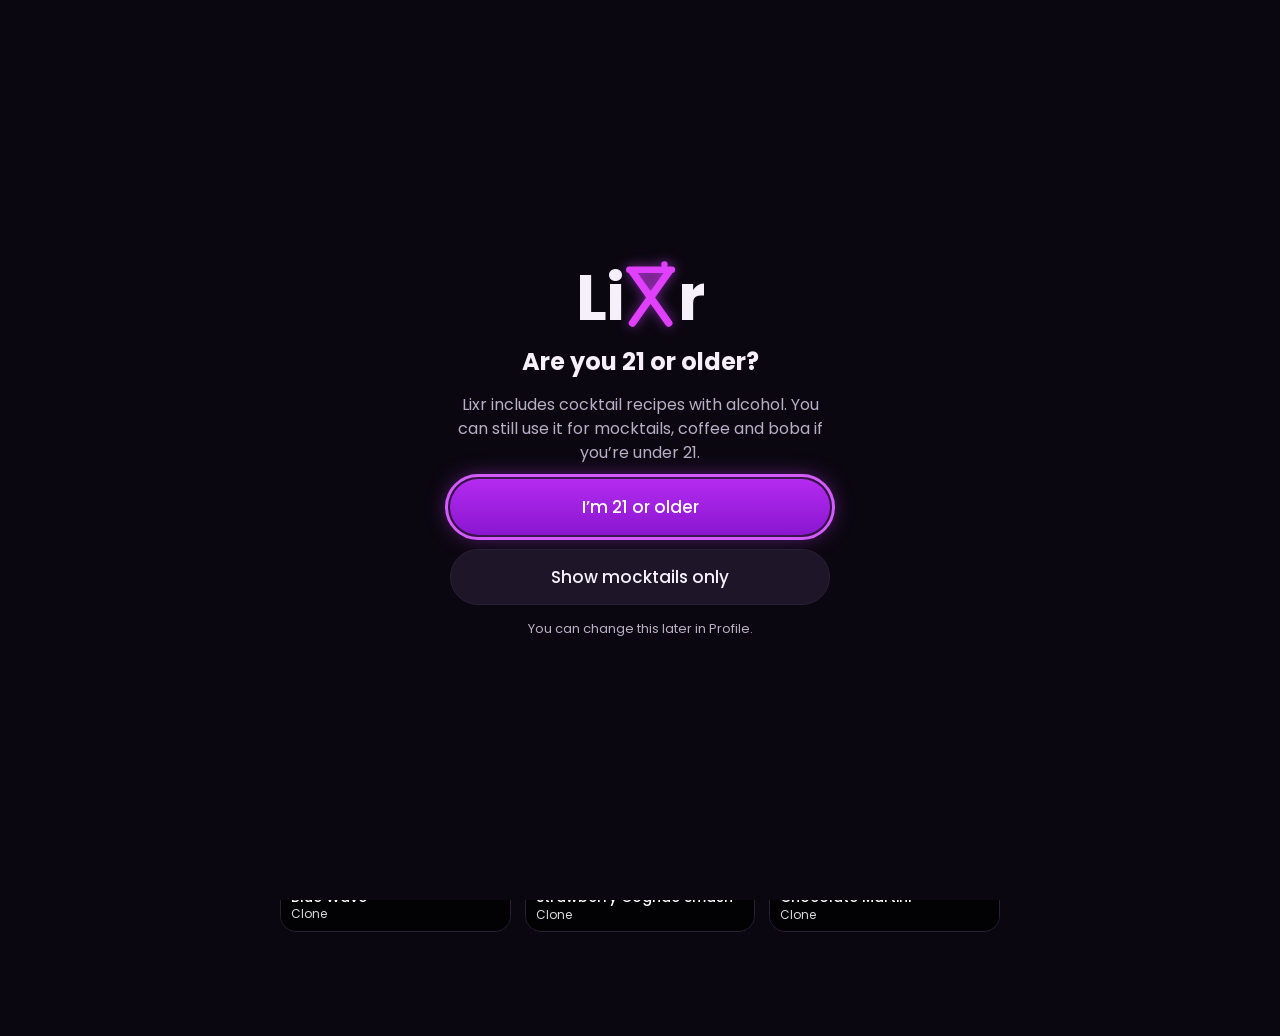
==== index.html @ 11ad2093 "Lixr 1.1: drink clone PWA Scan/Photo/Describe AI clones, built-in library, My Bar, shopping list, re" ====
<!doctype html>
<html lang="en" data-theme="dark">
<head>
<meta charset="utf-8">
<meta name="viewport" content="width=device-width, initial-scale=1, viewport-fit=cover">
<title>Lixr — See It · Clone It · Mix It</title>
<meta name="description" content="Clone any drink. Scan a menu, snap a photo or describe a drink and get a recipe you can make at home.">
<meta name="theme-color" content="#0B0710" id="themeColor">
<meta name="color-scheme" content="dark light">
<link rel="manifest" href="manifest.webmanifest">
<link rel="icon" href="icons/favicon.svg" type="image/svg+xml">
<link rel="icon" href="icons/icon-192.png" sizes="192x192">
<link rel="apple-touch-icon" href="icons/apple-touch-icon.png">
<meta name="apple-mobile-web-app-capable" content="yes">
<meta name="mobile-web-app-capable" content="yes">
<meta name="apple-mobile-web-app-status-bar-style" content="black-translucent">
<meta name="apple-mobile-web-app-title" content="Lixr">
<link rel="preload" href="fonts/Poppins-Regular.woff" as="font" type="font/woff" crossorigin>
<link rel="preload" href="fonts/Poppins-Bold.woff" as="font" type="font/woff" crossorigin>
<link rel="stylesheet" href="css/app.css">
<script>
  // Set the theme before paint so there's no flash.
  (function () {
    try {
      var s = JSON.parse(localStorage.getItem('lixr.settings') || '{}');
      var t = s.theme || 'dark';
      if (t === 'system') t = matchMedia('(prefers-color-scheme: light)').matches ? 'light' : 'dark';
      document.documentElement.dataset.theme = t;
    } catch (e) {}
  })();
</script>
</head>
<body>
<a class="skip" href="#view">Skip to content</a>
<div class="glow" aria-hidden="true"></div>
<div class="shell">
  <main id="view" tabindex="-1"></main>
  <nav class="tabbar" id="tabbar" aria-label="Main">
    <a href="#/home" data-tab="home">
      <svg viewBox="0 0 24 24" aria-hidden="true"><path class="fillable" d="M3 11l9-8 9 8v10h-6v-6H9v6H3z"/></svg><span>Home</span></a>
    <a href="#/discover" data-tab="discover">
      <svg viewBox="0 0 24 24" aria-hidden="true"><circle cx="12" cy="12" r="9"/><path class="fillable" d="M15.5 8.5l-2 5-5 2 2-5z"/></svg><span>Discover</span></a>
    <a href="#/recipes" data-tab="recipes">
      <svg viewBox="0 0 24 24" aria-hidden="true"><path class="fillable" d="M4 4h16l-8 9z"/><path d="M12 13v7M8 20h8"/></svg><span>My Recipes</span></a>
    <a href="#/favorites" data-tab="favorites">
      <svg viewBox="0 0 24 24" aria-hidden="true"><path class="fillable" d="M12 20s-7-4.5-7-10a4 4 0 0 1 7-2.6A4 4 0 0 1 19 10c0 5.5-7 10-7 10z"/></svg><span>Favorites</span></a>
    <a href="#/profile" data-tab="profile">
      <svg viewBox="0 0 24 24" aria-hidden="true"><circle class="fillable" cx="12" cy="8" r="4"/><path d="M4 21c1-4 4-6 8-6s7 2 8 6"/></svg><span>Profile</span></a>
  </nav>
</div>

<div class="scrim" id="scrim" hidden></div>
<aside class="drawer" id="drawer" aria-label="Menu" hidden></aside>
<div class="sheet" id="sheet" role="dialog" aria-modal="true" hidden></div>
<div class="toast" id="toast" role="status" aria-live="polite"></div>
<input type="file" id="filePick" accept="image/*" hidden>
<input type="file" id="fileCapture" accept="image/*" capture="environment" hidden>

<script src="js/data.js"></script>
<script src="js/art.js"></script>
<script src="js/app.js"></script>
</body>
</html>
---- css/app.css ----
/* Lixr — styles. Dark is the default; light comes from [data-theme="light"]. */
@font-face { font-family: 'Poppins'; src: url('../fonts/Poppins-Regular.woff') format('woff'); font-weight: 400; font-display: swap; }
@font-face { font-family: 'Poppins'; src: url('../fonts/Poppins-Medium.woff') format('woff'); font-weight: 500 600; font-display: swap; }
@font-face { font-family: 'Poppins'; src: url('../fonts/Poppins-Bold.woff') format('woff'); font-weight: 700 800; font-display: swap; }

:root {
  --bg: #0B0710;
  --bg-2: #0D0913;
  --surface: #17111F;
  --surface-2: #1E1628;
  --line: #2A1F38;
  --line-2: #3A2D4A;
  --text: #F5F0FA;
  --muted: #B8AEC6;
  --accent: #D45CFF;
  --accent-ink: #D27BFF;
  --brand: #E040FB;
  --btn-1: #B42BF0;
  --btn-2: #8A16D0;
  --hero-title: #E2B8FF;
  --glow: rgba(162, 28, 240, 0.36);
  --glow-strong: rgba(192, 60, 245, 0.6);
  --card-top: #1E1628;
  --card-bot: #150F1D;
  --hero-bg: linear-gradient(180deg, #2A1A1E, #120A16 70%);
  --bar: linear-gradient(180deg, #2B1F2E, #0E0812);
  --art-bg: radial-gradient(circle at 50% 35%, #2A1838, #0E0814 75%);
  --shadow: 0 10px 30px rgba(0, 0, 0, 0.45);
  --radius: 18px;
  --safe-b: env(safe-area-inset-bottom, 0px);
  --safe-t: env(safe-area-inset-top, 0px);
  color-scheme: dark;
}
[data-theme="light"] {
  --bg: #F7F2FB;
  --bg-2: #FFFFFF;
  --surface: #FFFFFF;
  --surface-2: #F3EAFA;
  --line: #E4D7EF;
  --line-2: #D5C4E4;
  --text: #1A1222;
  --muted: #5E536B;
  --accent: #8E1FD6;
  --accent-ink: #7A16BE;
  --brand: #B51BD6;
  --btn-1: #A324E6;
  --btn-2: #7A12C2;
  --hero-title: #FFFFFF;
  --glow: rgba(162, 28, 240, 0.16);
  --glow-strong: rgba(162, 28, 240, 0.35);
  --card-top: #FFFFFF;
  --card-bot: #FBF7FE;
  --shadow: 0 10px 26px rgba(70, 20, 110, 0.12);
  color-scheme: light;
}

* { box-sizing: border-box; }
html, body { margin: 0; height: 100%; }
body {
  background: var(--bg);
  color: var(--text);
  font-family: 'Poppins', system-ui, -apple-system, 'Segoe UI', Roboto, sans-serif;
  -webkit-font-smoothing: antialiased;
  -webkit-tap-highlight-color: transparent;
  overscroll-behavior-y: none;
}
button, input, textarea, select { font: inherit; color: inherit; }
button { cursor: pointer; }
a { color: var(--accent-ink); }
svg { display: block; }
.skip { position: absolute; left: -999px; top: 8px; z-index: 99; background: var(--surface); padding: 10px 14px; border-radius: 10px; }
.skip:focus { left: 8px; }
:focus-visible { outline: 3px solid var(--accent); outline-offset: 2px; border-radius: 10px; }
[hidden] { display: none !important; }
.sr { position: absolute; width: 1px; height: 1px; overflow: hidden; clip: rect(0 0 0 0); white-space: nowrap; }

.glow { position: fixed; z-index: 0; pointer-events: none; width: 560px; height: 560px; left: 50%; top: -320px; transform: translateX(-50%); border-radius: 50%; background: radial-gradient(circle, var(--glow), transparent 70%); }
.shell { position: relative; z-index: 1; max-width: 1100px; margin: 0 auto; min-height: 100%; }
main { padding: calc(12px + var(--safe-t)) 16px calc(104px + var(--safe-b)); outline: none; }
main.flush { padding: 0 0 calc(104px + var(--safe-b)); }
main.no-tabs { padding-bottom: calc(24px + var(--safe-b)); }
.wrap { max-width: 720px; margin: 0 auto; }

/* ---------- Header ---------- */
.topbar { display: flex; align-items: center; justify-content: space-between; gap: 8px; min-height: 64px; }
.iconbtn { width: 44px; height: 44px; border-radius: 22px; border: 0; background: transparent; display: grid; place-items: center; position: relative; color: var(--text); flex-shrink: 0; text-decoration: none; }
.iconbtn svg { width: 24px; height: 24px; fill: none; stroke: currentColor; stroke-width: 1.9; stroke-linecap: round; stroke-linejoin: round; }
.iconbtn .dot { position: absolute; top: 8px; right: 9px; width: 9px; height: 9px; border-radius: 50%; background: var(--brand); box-shadow: 0 0 8px var(--brand); }
.brand { display: flex; flex-direction: column; align-items: center; gap: 0; }
.logo { display: flex; align-items: flex-end; font-weight: 700; letter-spacing: -1px; line-height: 1; color: var(--text); font-size: 50px; }
.logo svg { width: 0.8em; height: 1.04em; margin: 0 1px 0.04em; filter: drop-shadow(0 0 6px var(--glow-strong)); }
.tagline { font-size: 16px; color: var(--text); opacity: 0.92; margin-top: 2px; }
.subbar { display: grid; grid-template-columns: 44px 1fr 44px; align-items: center; min-height: 64px; }
.subbar h1 { margin: 0; text-align: center; font-size: 22px; font-weight: 600; }

/* ---------- Hero ---------- */
.hero { position: relative; margin-top: 12px; min-height: 252px; border-radius: 22px; overflow: hidden; background: var(--hero-bg); border: 1px solid var(--line); box-shadow: var(--shadow); }
[data-theme="light"] .hero { border: 0; }
.hero::before { content: ''; position: absolute; inset: 0; background: radial-gradient(circle at 70% 15%, rgba(255,170,70,0.35), transparent 30%), radial-gradient(circle at 92% 30%, rgba(255,140,60,0.25), transparent 22%), radial-gradient(circle at 45% 10%, rgba(255,190,90,0.18), transparent 18%); }
.hero::after { content: ''; position: absolute; left: 0; right: 0; bottom: 0; height: 46px; background: var(--bar); }
.hero-art { position: absolute; right: 10px; bottom: 10px; width: 46%; max-width: 200px; z-index: 1; }
.hero-copy { position: relative; z-index: 2; padding: 24px 20px; display: flex; flex-direction: column; gap: 10px; max-width: 64%; }
.hero h2 { margin: 0; font-size: clamp(28px, 8.4vw, 48px); font-weight: 700; line-height: 1.02; color: var(--hero-title); text-shadow: 0 0 20px var(--glow-strong); }
.hero p { margin: 0; font-size: 15px; line-height: 1.35; color: #F5F0FA; }

.btn { display: inline-flex; align-items: center; justify-content: center; gap: 8px; height: 48px; padding: 0 22px; border-radius: 24px; border: 0; text-decoration: none; font-size: 17px; font-weight: 600; color: #FFFFFF; background: linear-gradient(180deg, var(--btn-1), var(--btn-2)); box-shadow: 0 0 22px var(--glow-strong); }
.btn svg { width: 18px; height: 18px; fill: none; stroke: currentColor; stroke-width: 2.4; stroke-linecap: round; stroke-linejoin: round; }
.btn.wide { width: 100%; height: 56px; border-radius: 28px; }
.btn.ghost { background: var(--surface-2); color: var(--text); box-shadow: none; border: 1px solid var(--line); }
.btn.small { height: 40px; font-size: 15px; padding: 0 16px; }
.btn[disabled] { opacity: 0.55; cursor: default; }
.hero .btn { align-self: flex-start; margin-top: 4px; white-space: nowrap; padding: 0 18px; font-size: 16px; }
.hero p { font-size: 14px; }
@media (min-width: 400px) { .hero p { font-size: 15px; } .hero .btn { font-size: 17px; padding: 0 22px; } }

/* ---------- Tiles ---------- */
.tiles { display: grid; grid-template-columns: repeat(3, minmax(0, 1fr)); gap: 12px; margin-top: 18px; }
.tile { min-height: 104px; border-radius: var(--radius); background: linear-gradient(180deg, var(--card-top), var(--card-bot)); border: 1px solid var(--line); display: flex; flex-direction: column; align-items: center; justify-content: center; gap: 10px; text-decoration: none; color: var(--text); font-size: 16px; font-weight: 500; text-align: center; padding: 10px 6px; box-shadow: var(--shadow); }
.tile svg { width: 34px; height: 34px; fill: none; stroke: var(--accent); stroke-width: 1.7; stroke-linecap: round; stroke-linejoin: round; filter: drop-shadow(0 0 5px var(--glow-strong)); }

.sechead { display: flex; justify-content: space-between; align-items: center; margin: 22px 0 12px; }
.sechead h2 { margin: 0; font-size: 22px; font-weight: 600; }
.sechead a { font-size: 16px; text-decoration: none; display: flex; align-items: center; gap: 2px; color: var(--accent-ink); }
.sechead a svg { width: 16px; height: 16px; fill: none; stroke: currentColor; stroke-width: 2.4; }

/* ---------- Drink cards ---------- */
.cards { display: grid; grid-template-columns: repeat(3, minmax(0, 1fr)); gap: 10px; }
.cards.grid { grid-template-columns: repeat(2, minmax(0, 1fr)); gap: 12px; }
.card { position: relative; display: block; aspect-ratio: 3 / 4.4; border-radius: 16px; overflow: hidden; text-decoration: none; color: #FFFFFF; background: var(--art-bg); border: 1px solid var(--line); }
[data-theme="light"] .card { border: 0; box-shadow: var(--shadow); }
.card .art { position: absolute; inset: 6% 16% 34%; }
.card .art svg { width: 100%; height: 100%; }
.card .label { position: absolute; left: 0; right: 0; bottom: 0; padding: 18px 10px 10px; background: linear-gradient(180deg, transparent, rgba(0,0,0,0.86) 40%); font-size: 14px; font-weight: 600; line-height: 1.15; }
.card .label small { display: block; font-weight: 400; font-size: 12px; opacity: 0.85; margin-top: 2px; }
.card .heart { position: absolute; top: 8px; right: 8px; width: 34px; height: 34px; border-radius: 17px; background: rgba(0,0,0,0.45); display: grid; place-items: center; }
.card .heart svg { width: 18px; height: 18px; fill: var(--brand); stroke: none; }

/* ---------- Chips / segmented ---------- */
.chips { display: flex; gap: 8px; overflow-x: auto; padding: 2px 0 6px; scrollbar-width: none; }
.chips::-webkit-scrollbar { display: none; }
.chip { flex-shrink: 0; height: 38px; padding: 0 16px; border-radius: 19px; border: 1px solid var(--line); background: var(--surface); color: var(--text); font-size: 14px; }
.chip[aria-pressed="true"] { background: linear-gradient(180deg, var(--btn-1), var(--btn-2)); color: #FFFFFF; border-color: transparent; box-shadow: 0 0 14px var(--glow-strong); }
.seg { display: grid; grid-auto-flow: column; grid-auto-columns: minmax(0, 1fr); padding: 5px; border-radius: 26px; background: var(--surface); border: 1px solid var(--line); }
.seg button { height: 42px; border-radius: 21px; border: 1px solid transparent; background: transparent; color: var(--muted); font-size: 16px; }
.seg button[aria-selected="true"], .seg button[aria-pressed="true"] { border-color: #C46BFF; background: linear-gradient(180deg, #7A2BB8, #4E1A7A); color: #FFFFFF; font-weight: 600; box-shadow: 0 0 18px var(--glow-strong); }
[data-theme="light"] .seg button[aria-selected="true"], [data-theme="light"] .seg button[aria-pressed="true"] { background: linear-gradient(180deg, var(--btn-1), var(--btn-2)); border-color: transparent; }

/* ---------- Search / fields ---------- */
.search { display: flex; align-items: center; gap: 10px; height: 52px; padding: 0 16px; border-radius: 16px; background: var(--surface); border: 1px solid var(--line); color: var(--muted); }
.search svg { width: 20px; height: 20px; fill: none; stroke: currentColor; stroke-width: 2; flex-shrink: 0; }
.search input { flex: 1; min-width: 0; height: 100%; background: transparent; border: 0; outline: none; color: var(--text); font-size: 16px; }
.field label { display: block; font-size: 14px; color: var(--muted); margin-bottom: 8px; }
textarea.input, input.input { width: 100%; border-radius: 16px; background: var(--surface); border: 1px solid var(--line); padding: 14px 16px; font-size: 16px; color: var(--text); resize: vertical; outline: none; }
textarea.input:focus, input.input:focus { border-color: var(--accent); }

/* ---------- Clone screen ---------- */
.clone-wrap { display: flex; flex-direction: column; min-height: calc(100dvh - var(--safe-t)); }
.clone-head { padding: calc(8px + var(--safe-t)) 16px 0; }
.clone-head .seg { margin: 4px 4px 16px; }
.viewfinder { position: relative; flex: 1; min-height: 380px; overflow: hidden; background: radial-gradient(ellipse at 50% 40%, #5A3A22, #2B1A0F 75%); }
.viewfinder video, .viewfinder img.still { position: absolute; inset: 0; width: 100%; height: 100%; object-fit: cover; }
.viewfinder .empty { position: absolute; inset: 0; display: grid; place-items: center; text-align: center; padding: 30px; color: #EDE6DA; }
.viewfinder .empty svg { width: 64px; height: 64px; fill: none; stroke: #EDE6DA; stroke-width: 1.4; margin: 0 auto 12px; opacity: 0.8; }
.corner { position: absolute; width: 44px; height: 44px; border: 0 solid #D27BFF; filter: drop-shadow(0 0 8px #C03CF5); pointer-events: none; }
.corner.tl { left: 22px; top: 22px; border-left-width: 4px; border-top-width: 4px; border-top-left-radius: 14px; }
.corner.tr { right: 22px; top: 22px; border-right-width: 4px; border-top-width: 4px; border-top-right-radius: 14px; }
.corner.bl { left: 22px; bottom: 104px; border-left-width: 4px; border-bottom-width: 4px; border-bottom-left-radius: 14px; }
.corner.br { right: 22px; bottom: 104px; border-right-width: 4px; border-bottom-width: 4px; border-bottom-right-radius: 14px; }
.hint { position: absolute; left: 20px; right: 20px; bottom: 22px; display: flex; align-items: center; gap: 14px; padding: 14px 18px; border-radius: 18px; background: rgba(23,17,31,0.88); border: 1px solid #3A2D4A; color: #F5F0FA; font-size: 15px; line-height: 1.3; }
.hint svg { width: 26px; height: 26px; flex-shrink: 0; fill: none; stroke: #F5F0FA; stroke-width: 1.8; stroke-linecap: round; stroke-linejoin: round; }
.camctl { display: flex; align-items: center; justify-content: space-between; padding: 22px 44px calc(22px + var(--safe-b)); background: var(--bg); }
.camctl .iconbtn svg { width: 28px; height: 28px; }
.shutter { width: 84px; height: 84px; border-radius: 50%; border: 4px solid #C03CF5; background: transparent; display: grid; place-items: center; box-shadow: 0 0 28px var(--glow-strong); padding: 0; }
.shutter span { width: 64px; height: 64px; border-radius: 50%; background: radial-gradient(circle at 40% 35%, #FFFFFF, #E2C2FF 60%, #B77BF0); }
.shutter:active span { transform: scale(0.92); }
.describe { padding: 4px 20px 24px; display: flex; flex-direction: column; gap: 16px; }
.describe .examples { display: flex; flex-wrap: wrap; gap: 8px; }

/* ---------- Busy overlay ---------- */
.busy { position: fixed; inset: 0; z-index: 60; display: grid; place-items: center; background: rgba(8,4,12,0.78); backdrop-filter: blur(6px); color: #F5F0FA; text-align: center; padding: 30px; }
.busy .ring { width: 74px; height: 74px; border-radius: 50%; border: 5px solid rgba(212,92,255,0.25); border-top-color: #D45CFF; margin: 0 auto 18px; animation: spin 0.9s linear infinite; box-shadow: 0 0 26px rgba(192,60,245,0.5); }
@keyframes spin { to { transform: rotate(360deg); } }
@media (prefers-reduced-motion: reduce) { .busy .ring { animation-duration: 3s; } }

/* ---------- Result ---------- */
.result-art { position: relative; height: 240px; margin: 0 -16px; background: var(--art-bg); overflow: hidden; }
.result-art::before { content: ''; position: absolute; inset: 0; background: radial-gradient(circle at 20% 20%, rgba(255,170,70,0.22), transparent 25%), radial-gradient(circle at 85% 25%, rgba(120,200,255,0.18), transparent 25%); }
.result-art::after { content: ''; position: absolute; left: 0; right: 0; bottom: 0; height: 40px; background: var(--bar); }
.result-art .art { position: absolute; left: 50%; bottom: 12px; width: 170px; height: 230px; transform: translateX(-50%); z-index: 1; }
.result-art .art svg { width: 100%; height: 100%; }
.title-row { display: flex; align-items: center; justify-content: space-between; gap: 10px; margin-top: 16px; flex-wrap: wrap; }
.title-row h2 { margin: 0; font-size: 24px; font-weight: 700; line-height: 1.15; }
.title-row h2 span { font-weight: 400; font-size: 18px; color: var(--muted); }
.pill { display: inline-flex; align-items: center; height: 28px; padding: 0 12px; border-radius: 14px; font-size: 13px; font-weight: 600; color: #FFFFFF; background: linear-gradient(180deg, var(--btn-1), var(--btn-2)); white-space: nowrap; }
.pill.soft { background: var(--surface-2); color: var(--text); border: 1px solid var(--line); }
.desc { margin: 6px 0 0; color: var(--muted); font-size: 15px; line-height: 1.45; }
.panel { margin-top: 14px; padding: 16px; border-radius: var(--radius); background: var(--surface); border: 1px solid var(--line); }
.panel h3 { margin: 0; font-size: 18px; font-weight: 600; }
.panel-head { display: flex; align-items: center; justify-content: space-between; margin-bottom: 8px; }
.serves { display: flex; align-items: center; gap: 6px; color: var(--muted); font-size: 14px; }
.serves button { width: 32px; height: 32px; border-radius: 16px; border: 1px solid var(--line); background: var(--surface-2); color: var(--text); display: grid; place-items: center; font-size: 18px; line-height: 1; }
.ing { list-style: none; margin: 0; padding: 0; }
.ing li label { display: flex; align-items: flex-start; gap: 12px; padding: 8px 0; font-size: 15px; cursor: pointer; }
.ing input { appearance: none; -webkit-appearance: none; width: 22px; height: 22px; border-radius: 6px; border: 2px solid var(--line-2); flex-shrink: 0; margin: 0; display: grid; place-items: center; background: transparent; }
.ing input:checked { background: var(--accent); border-color: var(--accent); }
.ing input:checked::after { content: ''; width: 6px; height: 11px; border: solid #FFFFFF; border-width: 0 2.5px 2.5px 0; transform: rotate(45deg) translate(-1px, -1px); }
.ing input:checked + span { color: var(--muted); text-decoration: line-through; }
.ing b { font-weight: 600; }
.steps { list-style: none; margin: 4px 0 0; padding: 0; counter-reset: s; }
.steps li { counter-increment: s; display: flex; gap: 12px; padding: 7px 0; font-size: 15px; line-height: 1.4; }
.steps li::before { content: counter(s); flex-shrink: 0; width: 26px; height: 26px; border-radius: 13px; display: grid; place-items: center; font-size: 13px; font-weight: 700; color: #FFFFFF; background: linear-gradient(180deg, var(--btn-1), var(--btn-2)); box-shadow: 0 0 10px var(--glow-strong); }
.actions { display: flex; gap: 12px; margin-top: 18px; align-items: center; }
.actions .btn { flex: 1; }
.actions .iconbtn { width: 56px; height: 56px; border-radius: 18px; background: var(--surface); border: 1px solid var(--line); }
.linkbtn { background: none; border: 0; color: var(--accent-ink); font-size: 14px; padding: 10px 0; text-decoration: underline; }
.note { font-size: 13px; color: var(--muted); line-height: 1.45; }

/* ---------- Lists ---------- */
.rows { display: flex; flex-direction: column; gap: 10px; }
.row { display: flex; align-items: center; gap: 14px; padding: 10px; border-radius: 16px; background: var(--surface); border: 1px solid var(--line); text-decoration: none; color: var(--text); width: 100%; text-align: left; }
.row .thumb { width: 56px; height: 56px; border-radius: 12px; background: var(--art-bg); flex-shrink: 0; padding: 4px 10px; }
.row .thumb svg { width: 100%; height: 100%; }
.row .grow { flex: 1; min-width: 0; }
.row .t { font-weight: 600; font-size: 15px; }
.row .s { font-size: 13px; color: var(--muted); }
.row > svg { width: 20px; height: 20px; fill: none; stroke: var(--muted); stroke-width: 2; flex-shrink: 0; }
.empty-state { text-align: center; padding: 40px 20px; color: var(--muted); }
.empty-state svg { width: 56px; height: 56px; margin: 0 auto 12px; fill: none; stroke: var(--accent); stroke-width: 1.5; filter: drop-shadow(0 0 6px var(--glow-strong)); }
.empty-state h3 { color: var(--text); margin: 0 0 6px; font-size: 18px; }
.empty-state p { margin: 0 0 18px; }

/* ---------- Settings ---------- */
.set-group { margin-top: 18px; }
.set-group h3 { font-size: 13px; text-transform: uppercase; letter-spacing: 1px; color: var(--muted); margin: 0 0 8px 4px; font-weight: 600; }
.set { display: flex; align-items: center; justify-content: space-between; gap: 12px; padding: 14px 16px; background: var(--surface); border: 1px solid var(--line); border-radius: 16px; margin-bottom: 8px; }
.set .k { font-size: 15px; font-weight: 500; }
.set .v { font-size: 13px; color: var(--muted); }
.set .seg { padding: 3px; }
.set .seg button { height: 34px; font-size: 14px; padding: 0 10px; }

/* ---------- Tab bar ---------- */
.tabbar { position: fixed; left: 0; right: 0; bottom: 0; z-index: 20; display: grid; grid-template-columns: repeat(5, minmax(0, 1fr)); height: calc(84px + var(--safe-b)); padding-bottom: calc(12px + var(--safe-b)); background: var(--bg-2); border-top: 1px solid var(--line); }
.tabbar a { display: flex; flex-direction: column; align-items: center; justify-content: center; gap: 4px; color: var(--muted); text-decoration: none; font-size: 12.5px; }
.tabbar svg { width: 24px; height: 24px; fill: none; stroke: currentColor; stroke-width: 1.8; stroke-linecap: round; stroke-linejoin: round; }
.tabbar a[aria-current="page"] { color: var(--accent); font-weight: 600; }
.tabbar a[aria-current="page"] svg { filter: drop-shadow(0 0 6px var(--glow-strong)); }
.tabbar a[aria-current="page"] .fillable { fill: currentColor; }
body.hide-tabs .tabbar { display: none; }

/* ---------- Drawer / sheet / toast ---------- */
.scrim { position: fixed; inset: 0; z-index: 40; background: rgba(5,2,8,0.6); }
.drawer { position: fixed; z-index: 41; top: 0; bottom: 0; left: 0; width: min(320px, 86vw); background: var(--bg-2); border-right: 1px solid var(--line); padding: calc(20px + var(--safe-t)) 16px 20px; overflow-y: auto; box-shadow: var(--shadow); }
.drawer .logo { font-size: 40px; margin: 4px 0 20px 6px; }
.drawer a, .drawer button.item { display: flex; align-items: center; gap: 14px; width: 100%; min-height: 50px; padding: 0 12px; border-radius: 14px; border: 0; background: transparent; color: var(--text); font-size: 16px; text-decoration: none; text-align: left; }
.drawer a:hover, .drawer button.item:hover { background: var(--surface); }
.drawer svg { width: 22px; height: 22px; fill: none; stroke: var(--accent); stroke-width: 1.8; stroke-linecap: round; stroke-linejoin: round; }
.sheet { position: fixed; z-index: 50; left: 50%; bottom: 0; transform: translateX(-50%); width: min(560px, 100%); max-height: 86dvh; overflow-y: auto; background: var(--bg-2); border: 1px solid var(--line); border-bottom: 0; border-radius: 24px 24px 0 0; padding: 10px 20px calc(24px + var(--safe-b)); box-shadow: 0 -10px 40px rgba(0,0,0,0.5); }
.sheet .grab { width: 44px; height: 5px; border-radius: 3px; background: var(--line-2); margin: 0 auto 14px; }
.sheet h2 { margin: 0 0 6px; font-size: 21px; }
.sheet p { color: var(--muted); margin: 0 0 16px; line-height: 1.45; }
.sheet .stack { display: flex; flex-direction: column; gap: 10px; }
.toast { position: fixed; z-index: 70; left: 50%; bottom: calc(100px + var(--safe-b)); transform: translateX(-50%) translateY(20px); opacity: 0; pointer-events: none; background: var(--text); color: var(--bg); padding: 12px 18px; border-radius: 14px; font-size: 14px; font-weight: 500; transition: opacity 0.2s, transform 0.2s; max-width: calc(100% - 32px); text-align: center; }
.toast.show { opacity: 1; transform: translateX(-50%) translateY(0); pointer-events: auto; }
.toast button { background: none; border: 0; color: inherit; font-weight: 700; text-decoration: underline; margin-left: 8px; }

/* ---------- Age gate ---------- */
.gate { position: fixed; inset: 0; z-index: 80; display: grid; place-items: center; background: var(--bg); padding: 24px; text-align: center; }
.gate .inner { max-width: 380px; display: flex; flex-direction: column; gap: 14px; align-items: center; }
.gate .logo { font-size: 64px; }
.gate p { color: var(--muted); margin: 0; line-height: 1.5; }


/* ---------- My Bar / shopping ---------- */
.barline { display: flex; align-items: center; justify-content: space-between; gap: 8px; flex-wrap: wrap; font-size: 14px; color: var(--muted); margin: -2px 0 4px; }
.barline .linkbtn { padding: 4px 0; }
.have { font-style: normal; font-size: 11.5px; font-weight: 600; color: var(--accent-ink); background: var(--surface-2); border: 1px solid var(--line); border-radius: 8px; padding: 1px 7px; margin-left: 6px; white-space: nowrap; }
.addline { display: flex; gap: 8px; align-items: center; }
.addline .input { flex: 1; min-width: 0; height: 46px; padding: 0 14px; }
.addline .btn { height: 46px; flex-shrink: 0; }
.tags { display: flex; flex-wrap: wrap; gap: 8px; margin-top: 12px; }
.tag { display: inline-flex; align-items: center; gap: 6px; height: 34px; padding: 0 8px 0 12px; border-radius: 17px; border: 1px solid var(--line); background: var(--surface-2); color: var(--text); font-size: 14px; }
.tag svg { width: 14px; height: 14px; fill: none; stroke: currentColor; stroke-width: 2.4; opacity: 0.7; }
.wrapchips { flex-wrap: wrap; overflow: visible; }
.wrapchips .chip { height: 34px; font-size: 13px; padding: 0 12px; }
a.linkbtn { display: inline-block; }

/* ---------- Editor ---------- */
.editor { display: flex; flex-direction: column; gap: 14px; }
.ed-preview { width: 120px; height: 160px; margin: 0 auto; padding: 8px 16px; border-radius: 20px; background: var(--art-bg); }
.ed-preview svg { width: 100%; height: 100%; }
.ed-grid { display: grid; grid-template-columns: repeat(2, minmax(0, 1fr)); gap: 12px; }
select.input { width: 100%; height: 50px; border-radius: 14px; background: var(--surface); border: 1px solid var(--line); padding: 0 12px; color: var(--text); font-size: 16px; }
.field input.input { height: 50px; padding: 0 14px; }
.field input.input.color { padding: 6px; cursor: pointer; }
fieldset.field { border: 0; margin: 0; padding: 0; min-width: 0; }
fieldset.field legend { font-size: 14px; color: var(--muted); margin-bottom: 8px; padding: 0; }
.ingrow { display: grid; grid-template-columns: 62px 70px minmax(0, 1fr) 40px; gap: 6px; align-items: center; margin-bottom: 8px; }
.ingrow .input { height: 46px; padding: 0 8px; font-size: 15px; }
@media (min-width: 500px) { .ingrow { grid-template-columns: 84px 96px minmax(0, 1fr) 44px; } }
.ingrow .iconbtn svg { width: 18px; height: 18px; }
@media (min-width: 700px) { .ed-grid { grid-template-columns: repeat(3, minmax(0, 1fr)); } }

/* ---------- Tablet & up ---------- */
@media (min-width: 700px) {
  main { padding-left: 28px; padding-right: 28px; }
  .cards { grid-template-columns: repeat(3, minmax(0, 1fr)); gap: 14px; }
  .cards.grid { grid-template-columns: repeat(3, minmax(0, 1fr)); }
  .hero { min-height: 300px; }
  .hero-art { max-width: 240px; right: 40px; }
  .result-art { margin: 0; border-radius: 22px; height: 300px; }
  .tabbar { left: 50%; right: auto; transform: translateX(-50%); width: min(720px, 100%); border: 1px solid var(--line); border-bottom: 0; border-radius: 22px 22px 0 0; }
  .viewfinder { border-radius: 22px; margin: 0 16px; }
  .clone-head { padding-left: 28px; padding-right: 28px; }
}
@media (min-width: 1000px) {
  .cards.grid { grid-template-columns: repeat(4, minmax(0, 1fr)); }
  .result-grid { display: grid; grid-template-columns: minmax(0, 1fr) minmax(0, 1.1fr); gap: 28px; align-items: start; }
  .result-grid .result-art { position: sticky; top: 16px; height: 520px; }
  .result-grid .result-art .art { width: 260px; height: 360px; bottom: 40px; }
}
@media print {
  .tabbar, .topbar, .subbar, .actions, .glow { display: none !important; }
  body { background: #FFFFFF; color: #000000; }
}
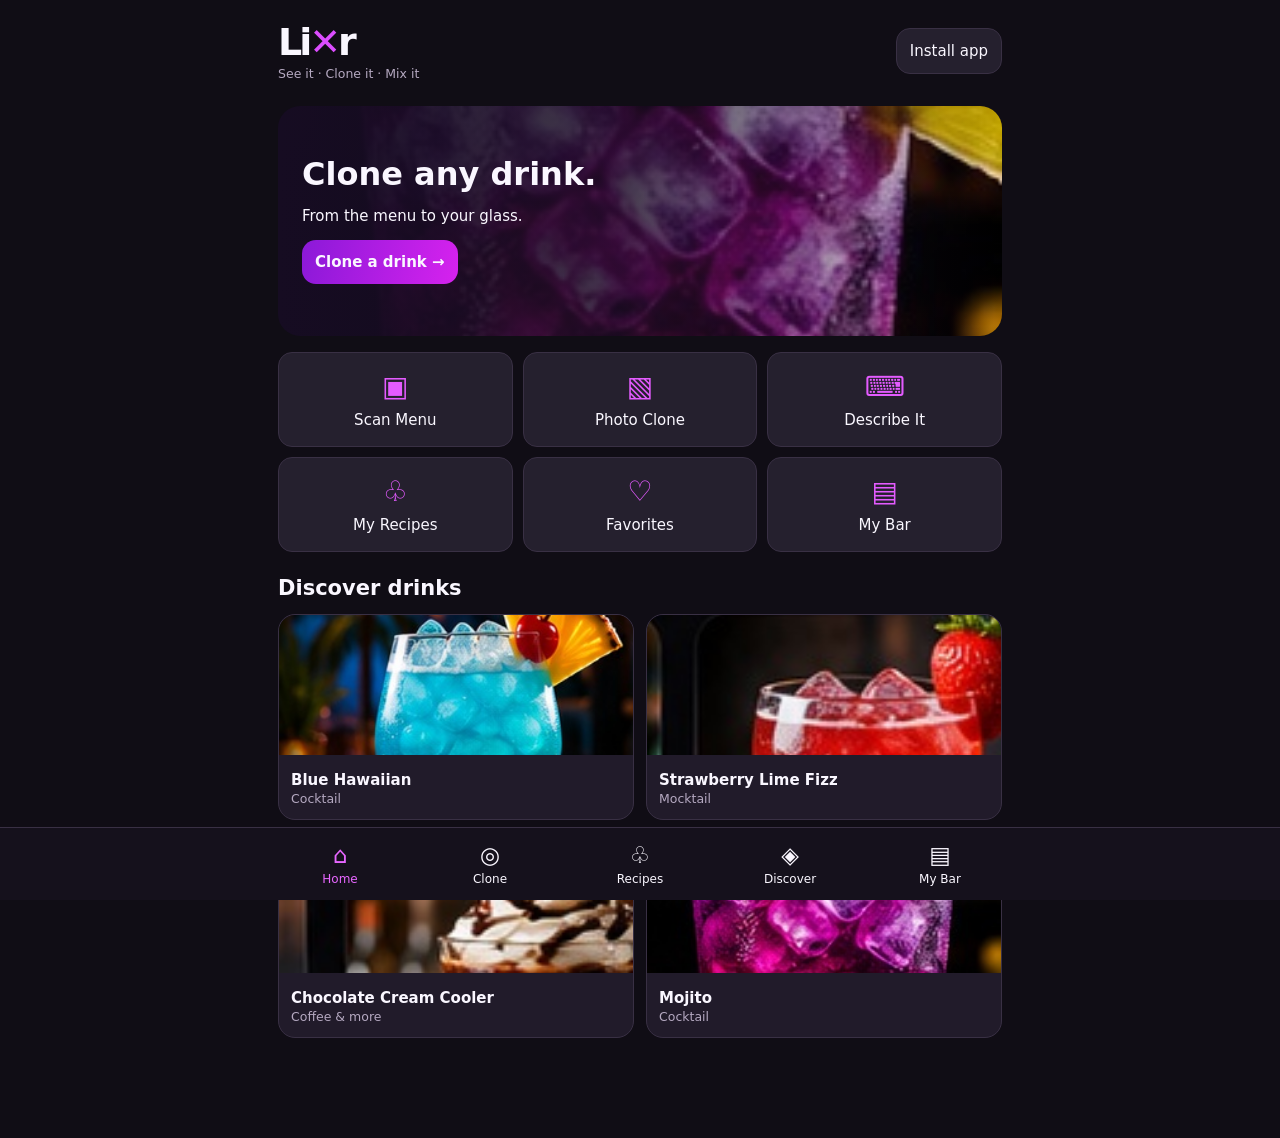
==== commit 4ec93861: "Use Martin's Lixr PWA build Replaces main with lixr-pwa.zip as provided, plus a minimal wrangler.jso" ====
--- a/index.html
+++ b/index.html
@@ -1,63 +1,11 @@
-<!doctype html>
-<html lang="en" data-theme="dark">
-<head>
-<meta charset="utf-8">
-<meta name="viewport" content="width=device-width, initial-scale=1, viewport-fit=cover">
-<title>Lixr — See It · Clone It · Mix It</title>
-<meta name="description" content="Clone any drink. Scan a menu, snap a photo or describe a drink and get a recipe you can make at home.">
-<meta name="theme-color" content="#0B0710" id="themeColor">
-<meta name="color-scheme" content="dark light">
-<link rel="manifest" href="manifest.webmanifest">
-<link rel="icon" href="icons/favicon.svg" type="image/svg+xml">
-<link rel="icon" href="icons/icon-192.png" sizes="192x192">
-<link rel="apple-touch-icon" href="icons/apple-touch-icon.png">
-<meta name="apple-mobile-web-app-capable" content="yes">
-<meta name="mobile-web-app-capable" content="yes">
-<meta name="apple-mobile-web-app-status-bar-style" content="black-translucent">
-<meta name="apple-mobile-web-app-title" content="Lixr">
-<link rel="preload" href="fonts/Poppins-Regular.woff" as="font" type="font/woff" crossorigin>
-<link rel="preload" href="fonts/Poppins-Bold.woff" as="font" type="font/woff" crossorigin>
-<link rel="stylesheet" href="css/app.css">
-<script>
-  // Set the theme before paint so there's no flash.
-  (function () {
-    try {
-      var s = JSON.parse(localStorage.getItem('lixr.settings') || '{}');
-      var t = s.theme || 'dark';
-      if (t === 'system') t = matchMedia('(prefers-color-scheme: light)').matches ? 'light' : 'dark';
-      document.documentElement.dataset.theme = t;
-    } catch (e) {}
-  })();
-</script>
-</head>
-<body>
-<a class="skip" href="#view">Skip to content</a>
-<div class="glow" aria-hidden="true"></div>
-<div class="shell">
-  <main id="view" tabindex="-1"></main>
-  <nav class="tabbar" id="tabbar" aria-label="Main">
-    <a href="#/home" data-tab="home">
-      <svg viewBox="0 0 24 24" aria-hidden="true"><path class="fillable" d="M3 11l9-8 9 8v10h-6v-6H9v6H3z"/></svg><span>Home</span></a>
-    <a href="#/discover" data-tab="discover">
-      <svg viewBox="0 0 24 24" aria-hidden="true"><circle cx="12" cy="12" r="9"/><path class="fillable" d="M15.5 8.5l-2 5-5 2 2-5z"/></svg><span>Discover</span></a>
-    <a href="#/recipes" data-tab="recipes">
-      <svg viewBox="0 0 24 24" aria-hidden="true"><path class="fillable" d="M4 4h16l-8 9z"/><path d="M12 13v7M8 20h8"/></svg><span>My Recipes</span></a>
-    <a href="#/favorites" data-tab="favorites">
-      <svg viewBox="0 0 24 24" aria-hidden="true"><path class="fillable" d="M12 20s-7-4.5-7-10a4 4 0 0 1 7-2.6A4 4 0 0 1 19 10c0 5.5-7 10-7 10z"/></svg><span>Favorites</span></a>
-    <a href="#/profile" data-tab="profile">
-      <svg viewBox="0 0 24 24" aria-hidden="true"><circle class="fillable" cx="12" cy="8" r="4"/><path d="M4 21c1-4 4-6 8-6s7 2 8 6"/></svg><span>Profile</span></a>
-  </nav>
-</div>
-
-<div class="scrim" id="scrim" hidden></div>
-<aside class="drawer" id="drawer" aria-label="Menu" hidden></aside>
-<div class="sheet" id="sheet" role="dialog" aria-modal="true" hidden></div>
-<div class="toast" id="toast" role="status" aria-live="polite"></div>
-<input type="file" id="filePick" accept="image/*" hidden>
-<input type="file" id="fileCapture" accept="image/*" capture="environment" hidden>
-
-<script src="js/data.js"></script>
-<script src="js/art.js"></script>
-<script src="js/app.js"></script>
-</body>
-</html>
+<!doctype html><html lang="en"><meta charset="utf-8"><meta name="viewport" content="width=device-width,initial-scale=1,viewport-fit=cover"><meta name="theme-color" content="#100d15"><link rel="manifest" href="manifest.json"><title>Lixr — See it. Clone it. Mix it.</title><style>*{box-sizing:border-box}body{margin:0;background:#100d15;color:#faf7ff;font:15px system-ui,sans-serif}main{max-width:760px;margin:auto;padding:20px 18px 100px}header{display:flex;align-items:center;justify-content:space-between;margin-bottom:24px}.logo{font-size:38px;font-weight:800;letter-spacing:-3px}.logo b{color:#dc4dff}small,.muted{color:#b5a9c1}h1{font-size:32px;line-height:1.05;margin:0 0 12px}h2{font-size:21px;margin:24px 0 14px}button,input,textarea,select{font:inherit}button{cursor:pointer;color:inherit;background:#25202e;border:1px solid #393044;border-radius:14px;padding:13px}button.primary{background:linear-gradient(100deg,#8b19d8,#d622ee);border:0;font-weight:700}button.active{color:#e767ff;border-color:#b737e8}input,textarea,select{width:100%;background:#211b2a;color:white;border:1px solid #44364f;border-radius:12px;padding:13px;margin:8px 0}textarea{min-height:100px} .hero{min-height:230px;border-radius:22px;padding:24px;background:linear-gradient(90deg,#160c22 0%,#160c22cc 48%,transparent),url('hero.jpg') center right/cover;display:flex;align-items:center}.hero div{max-width:58%}.grid{display:grid;grid-template-columns:repeat(3,1fr);gap:10px;margin-top:16px}.tile{min-height:95px;display:flex;flex-direction:column;align-items:center;justify-content:center;gap:8px}.tile span{font-size:28px;color:#e45bff}.cards{display:grid;grid-template-columns:repeat(2,1fr);gap:12px}.card{overflow:hidden;border:1px solid #393044;border-radius:17px;background:#211b2a;text-align:left;padding:0}.card img{width:100%;height:140px;object-fit:cover}.card div{padding:12px}.panel{background:#211b2a;border:1px solid #393044;border-radius:18px;padding:18px;margin:12px 0}.row{display:flex;gap:8px;align-items:center;flex-wrap:wrap}.row>*{flex:1}nav{position:fixed;bottom:0;left:0;right:0;background:#15111c;border-top:1px solid #393044;display:flex;justify-content:center;padding:8px 0 calc(8px + env(safe-area-inset-bottom));z-index:5}nav button{border:0;background:none;flex:1;max-width:150px;font-size:12px;padding:6px}nav span{display:block;font-size:23px;margin-bottom:4px}.recipeimg{width:100%;max-height:300px;object-fit:cover;border-radius:18px}label.check{display:flex;align-items:center;gap:10px;padding:8px 0}label.check input{width:auto;margin:0;accent-color:#c63cf2}#preview{max-width:100%;max-height:240px;border-radius:12px}a{color:#e56cff} @media(max-width:360px){.grid{grid-template-columns:repeat(2,1fr)}.hero div{max-width:75%}}</style><body><main><header><div><div class="logo">Li<b>✕</b>r</div><small>See it · Clone it · Mix it</small></div><button id="install">Install app</button></header><div id="app"></div></main><nav id="nav"></nav><script>
+const $=s=>document.querySelector(s), esc=s=>String(s).replace(/[&<>"']/g,c=>({'&':'&amp;','<':'&lt;','>':'&gt;','"':'&quot;',"'":'&#39;'}[c]));
+const recipes=[{id:'blue',name:'Blue Hawaiian',type:'Cocktail',img:'blue.jpg',desc:'Tropical pineapple and coconut with a citrus finish.',ingredients:[[1.5,'oz','white rum'],[.75,'oz','blue curaçao'],[2,'oz','pineapple juice'],[1,'oz','coconut cream']],steps:['Add ingredients to a shaker with ice.','Shake until chilled.','Strain over fresh ice and garnish with pineapple.']},{id:'berry',name:'Strawberry Lime Fizz',type:'Mocktail',img:'berry.jpg',desc:'Bright berries, fresh lime and sparkling water.',ingredients:[[4,'','strawberries'],[1,'oz','lime juice'],[.5,'oz','simple syrup'],[4,'oz','sparkling water']],steps:['Muddle strawberries with lime and syrup.','Add ice and sparkling water.','Stir gently and garnish.']},{id:'choc',name:'Chocolate Cream Cooler',type:'Coffee & more',img:'choc.jpg',desc:'A rich chocolate dessert drink.',ingredients:[[6,'oz','milk'],[2,'tbsp','chocolate syrup'],[1,'oz','cream']],steps:['Blend milk and chocolate syrup with ice.','Pour into a glass.','Top with cream.']},{id:'mojito',name:'Mojito',type:'Cocktail',img:'hero.jpg',desc:'Refreshing mint and lime.',ingredients:[[2,'oz','white rum'],[1,'oz','lime juice'],[.75,'oz','simple syrup'],[6,'','mint leaves'],[2,'oz','sparkling water']],steps:['Gently muddle mint with syrup and lime.','Add rum and ice.','Top with sparkling water and stir.']}];
+let saved=JSON.parse(localStorage.lixrSaved||'[]'),bar=JSON.parse(localStorage.lixrBar||'[]'),custom=JSON.parse(localStorage.lixrCustom||'[]'),page='Home',mode='Describe',filter='All',current=null,serves=1;const all=()=>[...recipes,...custom];const persist=()=>{localStorage.lixrSaved=JSON.stringify(saved);localStorage.lixrBar=JSON.stringify(bar);localStorage.lixrCustom=JSON.stringify(custom)};const card=r=>`<button class="card" onclick="detail('${r.id}')"><img src="${esc(r.img||'hero.jpg')}" alt=""><div><strong>${esc(r.name)}</strong><br><small>${esc(r.type)}</small></div></button>`;const tile=(icon,label,action)=>`<button class="tile" onclick="${action}"><span>${icon}</span>${label}</button>`;
+function go(p){page=p;render();window.scrollTo(0,0)}function clone(m){mode=m;go('Clone')}function render(){ $('#nav').innerHTML=['Home','Clone','Recipes','Discover','My Bar'].map((p,i)=>`<button class="${page===p?'active':''}" onclick="go('${p}')"><span>${['⌂','◎','♧','◈','▤'][i]}</span>${p}</button>`).join('');let h='';if(page==='Home')h=`<section class="hero"><div><h1>Clone any drink.</h1><p>From the menu to your glass.</p><button class="primary" onclick="clone('Describe')">Clone a drink →</button></div></section><div class="grid">${tile('▣','Scan Menu',"clone('Scan')")}${tile('▧','Photo Clone',"clone('Photo')")}${tile('⌨','Describe It',"clone('Describe')")}${tile('♧','My Recipes',"go('Recipes')")}${tile('♡','Favorites',"go('Recipes')")}${tile('▤','My Bar',"go('My Bar')")}</div><h2>Discover drinks</h2><div class="cards">${recipes.map(card).join('')}</div>`;
+if(page==='Clone')h=`<h1>Scan & clone</h1><div class="row">${['Scan','Photo','Describe'].map(m=>`<button class="${mode===m?'active':''}" onclick="clone('${m}')">${m}</button>`).join('')}</div><div class="panel">${mode!=='Describe'?`<label>Capture or upload ${mode==='Scan'?'a menu':'a drink'}<input type="file" accept="image/*" capture="environment" onchange="preview(this)"></label><img id="preview"><p class="muted">Image preview only. Automated image analysis is not connected. Enter visible ingredients below.</p>`:''}<label>Drink name or description<textarea id="desc" placeholder="e.g. pineapple, coconut, blue curaçao"></textarea></label><button class="primary" onclick="match()">Find recipe matches</button><p class="muted">Local recipe search, not AI reconstruction. Results are suggestions, not verified clones.</p><div id="matches"></div></div><button onclick="editor()">Create a recipe manually</button>`;
+if(page==='Recipes')h=`<h1>My recipes</h1><button onclick="editor()">＋ New recipe</button><div class="cards" style="margin-top:16px">${all().filter(r=>saved.includes(r.id)).map(card).join('')||'<p class="muted">Save a recipe to start your collection.</p>'}</div>`;
+if(page==='Discover')h=`<h1>Discover</h1><input placeholder="Search drinks" oninput="search(this.value)"><div class="row">${['All','Cocktail','Mocktail','Coffee & more'].map(t=>`<button class="${filter===t?'active':''}" onclick="filter='${t}';render()">${t}</button>`).join('')}</div><div class="cards" id="results" style="margin-top:16px">${all().filter(r=>filter==='All'||r.type===filter).map(card).join('')}</div>`;
+if(page==='My Bar')h=`<h1>My bar</h1><div class="panel"><label>Add an ingredient<input id="ingredient" placeholder="e.g. lime juice"></label><button class="primary" onclick="addBar()">Add ingredient</button>${bar.map((x,i)=>`<p>${esc(x)} <button onclick="bar.splice(${i},1);persist();render()">Remove</button></p>`).join('')}</div><h2>What can I make?</h2>${all().map(r=>`<div class="panel" onclick="detail('${r.id}')"><strong>${esc(r.name)}</strong><p>${r.ingredients.filter(x=>bar.includes(x[2].toLowerCase())).length} of ${r.ingredients.length} ingredients available</p></div>`).join('')}`;
+if(page==='Detail'&&current){let r=current;h=`<button onclick="go('Discover')">‹ Back</button><img class="recipeimg" src="${esc(r.img||'hero.jpg')}"><h1>${esc(r.name)}</h1><p>${esc(r.desc)}</p><div class="panel"><div class="row"><strong>Ingredients</strong><button onclick="serves=Math.max(1,serves-1);render()">−</button><span>${serves} serving(s)</span><button onclick="serves++;render()">+</button></div>${r.ingredients.map(x=>`<label class="check"><input type="checkbox">${+(x[0]*serves).toFixed(2)} ${esc(x[1])} ${esc(x[2])}</label>`).join('')}</div><div class="panel"><strong>Instructions</strong><ol>${r.steps.map(s=>`<li>${esc(s)}</li>`).join('')}</ol></div><div class="row"><button class="primary" onclick="toggleSave()">${saved.includes(r.id)?'♥ Saved — remove':'♡ Save recipe'}</button><button onclick="editor(current)">Customize</button><button onclick="shareRecipe()">Share</button></div>`}$('#app').innerHTML=h}
+function detail(id){current=all().find(r=>r.id===id);serves=1;go('Detail')}function toggleSave(){saved=saved.includes(current.id)?saved.filter(x=>x!==current.id):[...saved,current.id];persist();render()}function preview(el){if(el.files[0])$('#preview').src=URL.createObjectURL(el.files[0])}function match(){let q=$('#desc').value.toLowerCase().trim();if(!q){$('#matches').textContent='Enter a drink name or ingredients.';return}let words=q.split(/[^a-z]+/).filter(x=>x.length>2);let ranked=all().map(r=>({r,n:words.filter(w=>JSON.stringify(r).toLowerCase().includes(w)).length})).filter(x=>x.n).sort((a,b)=>b.n-a.n);$('#matches').innerHTML=ranked.length?'<h2>Possible matches</h2><div class="cards">'+ranked.map(x=>card(x.r)).join('')+'</div>':'<p>No local matches. Create a custom recipe below.</p>'}function search(q){$('#results').innerHTML=all().filter(r=>(filter==='All'||r.type===filter)&&JSON.stringify(r).toLowerCase().includes(q.toLowerCase())).map(card).join('')}function addBar(){let v=$('#ingredient').value.trim().toLowerCase();if(v&&!bar.includes(v)){bar.push(v);persist();render()}}function editor(r){$('#app').innerHTML=`<h1>${r?'Customize':'New recipe'}</h1><form id="edit"><label>Name<input id="rn" required value="${esc(r?.name||'')}"></label><label>Category<select id="rt">${['Cocktail','Mocktail','Coffee & more'].map(t=>`<option ${r?.type===t?'selected':''}>${t}</option>`).join('')}</select></label><label>Description<input id="rd" value="${esc(r?.desc||'')}"></label><label>Ingredients (one per line: amount, unit, name)<textarea id="ri" required>${esc(r?.ingredients.map(x=>x.join(', ')).join('\n')||'')}</textarea></label><label>Steps (one per line)<textarea id="rs" required>${esc(r?.steps.join('\n')||'')}</textarea></label><button class="primary">Save custom recipe</button></form>`;$('#edit').onsubmit=e=>{e.preventDefault();let ingredients=$('#ri').value.trim().split('\n').map(s=>s.split(',').map(x=>x.trim())).map(x=>[Number(x[0]),x[1],x.slice(2).join(', ')]);if(ingredients.some(x=>!Number.isFinite(x[0])||x[0]<=0||!x[2])){alert('Use amount, unit, ingredient on each line.');return}let n={id:'r'+Date.now(),name:$('#rn').value,type:$('#rt').value,desc:$('#rd').value,img:r?.img||'hero.jpg',ingredients,steps:$('#rs').value.trim().split('\n')};custom.push(n);saved.push(n.id);persist();detail(n.id)}}async function shareRecipe(){let text=current.name+'\n'+current.ingredients.map(x=>x.join(' ')).join('\n')+'\n'+current.steps.join('\n');try{if(navigator.share)await navigator.share({title:current.name,text});else{await navigator.clipboard.writeText(text);alert('Recipe copied')}}catch(e){}}let deferred;window.addEventListener('beforeinstallprompt',e=>{e.preventDefault();deferred=e});$('#install').onclick=async()=>{if(deferred){await deferred.prompt();deferred=null}else alert('Use your browser menu → Install app or Add to Home Screen. Installation requires HTTPS.')} ;if('serviceWorker'in navigator)navigator.serviceWorker.register('sw.js').catch(()=>{});render();</script></body></html>
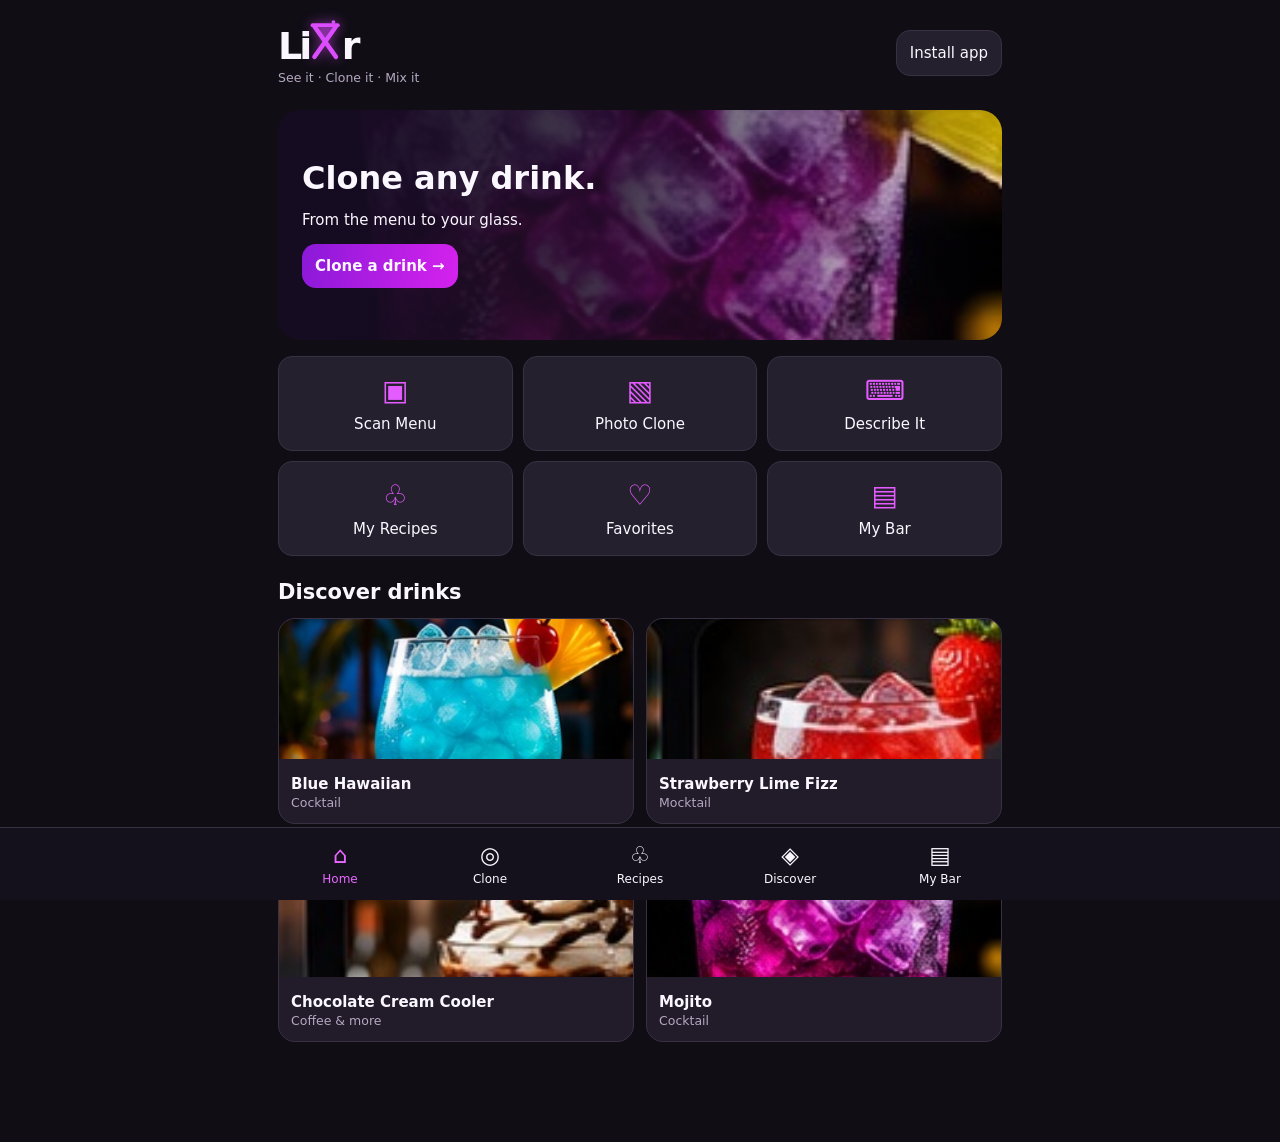
==== commit 4c83d93f: "Martini-glass X in the logo and as the app icon Logo X is now the martini-glass mark; new app icons " ====
--- a/index.html
+++ b/index.html
@@ -1,11 +1,11 @@
-<!doctype html><html lang="en"><meta charset="utf-8"><meta name="viewport" content="width=device-width,initial-scale=1,viewport-fit=cover"><meta name="theme-color" content="#100d15"><link rel="manifest" href="manifest.json"><title>Lixr — See it. Clone it. Mix it.</title><style>*{box-sizing:border-box}body{margin:0;background:#100d15;color:#faf7ff;font:15px system-ui,sans-serif}main{max-width:760px;margin:auto;padding:20px 18px 100px}header{display:flex;align-items:center;justify-content:space-between;margin-bottom:24px}.logo{font-size:38px;font-weight:800;letter-spacing:-3px}.logo b{color:#dc4dff}small,.muted{color:#b5a9c1}h1{font-size:32px;line-height:1.05;margin:0 0 12px}h2{font-size:21px;margin:24px 0 14px}button,input,textarea,select{font:inherit}button{cursor:pointer;color:inherit;background:#25202e;border:1px solid #393044;border-radius:14px;padding:13px}button.primary{background:linear-gradient(100deg,#8b19d8,#d622ee);border:0;font-weight:700}button.active{color:#e767ff;border-color:#b737e8}input,textarea,select{width:100%;background:#211b2a;color:white;border:1px solid #44364f;border-radius:12px;padding:13px;margin:8px 0}textarea{min-height:100px} .hero{min-height:230px;border-radius:22px;padding:24px;background:linear-gradient(90deg,#160c22 0%,#160c22cc 48%,transparent),url('hero.jpg') center right/cover;display:flex;align-items:center}.hero div{max-width:58%}.grid{display:grid;grid-template-columns:repeat(3,1fr);gap:10px;margin-top:16px}.tile{min-height:95px;display:flex;flex-direction:column;align-items:center;justify-content:center;gap:8px}.tile span{font-size:28px;color:#e45bff}.cards{display:grid;grid-template-columns:repeat(2,1fr);gap:12px}.card{overflow:hidden;border:1px solid #393044;border-radius:17px;background:#211b2a;text-align:left;padding:0}.card img{width:100%;height:140px;object-fit:cover}.card div{padding:12px}.panel{background:#211b2a;border:1px solid #393044;border-radius:18px;padding:18px;margin:12px 0}.row{display:flex;gap:8px;align-items:center;flex-wrap:wrap}.row>*{flex:1}nav{position:fixed;bottom:0;left:0;right:0;background:#15111c;border-top:1px solid #393044;display:flex;justify-content:center;padding:8px 0 calc(8px + env(safe-area-inset-bottom));z-index:5}nav button{border:0;background:none;flex:1;max-width:150px;font-size:12px;padding:6px}nav span{display:block;font-size:23px;margin-bottom:4px}.recipeimg{width:100%;max-height:300px;object-fit:cover;border-radius:18px}label.check{display:flex;align-items:center;gap:10px;padding:8px 0}label.check input{width:auto;margin:0;accent-color:#c63cf2}#preview{max-width:100%;max-height:240px;border-radius:12px}a{color:#e56cff} @media(max-width:360px){.grid{grid-template-columns:repeat(2,1fr)}.hero div{max-width:75%}}</style><body><main><header><div><div class="logo">Li<b>✕</b>r</div><small>See it · Clone it · Mix it</small></div><button id="install">Install app</button></header><div id="app"></div></main><nav id="nav"></nav><script>
+<!doctype html><html lang="en"><meta charset="utf-8"><meta name="viewport" content="width=device-width,initial-scale=1,viewport-fit=cover"><meta name="theme-color" content="#100d15"><link rel="manifest" href="manifest.json"><link rel="icon" href="favicon.svg" type="image/svg+xml"><link rel="apple-touch-icon" href="apple-touch-icon.png"><title>Lixr — See it. Clone it. Mix it.</title><style>*{box-sizing:border-box}body{margin:0;background:#100d15;color:#faf7ff;font:15px system-ui,sans-serif}main{max-width:760px;margin:auto;padding:20px 18px 100px}header{display:flex;align-items:center;justify-content:space-between;margin-bottom:24px}.logo{font-size:38px;font-weight:800;letter-spacing:-3px}.logo b{color:#dc4dff}small,.muted{color:#b5a9c1}h1{font-size:32px;line-height:1.05;margin:0 0 12px}h2{font-size:21px;margin:24px 0 14px}button,input,textarea,select{font:inherit}button{cursor:pointer;color:inherit;background:#25202e;border:1px solid #393044;border-radius:14px;padding:13px}button.primary{background:linear-gradient(100deg,#8b19d8,#d622ee);border:0;font-weight:700}button.active{color:#e767ff;border-color:#b737e8}input,textarea,select{width:100%;background:#211b2a;color:white;border:1px solid #44364f;border-radius:12px;padding:13px;margin:8px 0}textarea{min-height:100px} .hero{min-height:230px;border-radius:22px;padding:24px;background:linear-gradient(90deg,#160c22 0%,#160c22cc 48%,transparent),url('hero.jpg') center right/cover;display:flex;align-items:center}.hero div{max-width:58%}.grid{display:grid;grid-template-columns:repeat(3,1fr);gap:10px;margin-top:16px}.tile{min-height:95px;display:flex;flex-direction:column;align-items:center;justify-content:center;gap:8px}.tile span{font-size:28px;color:#e45bff}.cards{display:grid;grid-template-columns:repeat(2,1fr);gap:12px}.card{overflow:hidden;border:1px solid #393044;border-radius:17px;background:#211b2a;text-align:left;padding:0}.card img{width:100%;height:140px;object-fit:cover}.card div{padding:12px}.panel{background:#211b2a;border:1px solid #393044;border-radius:18px;padding:18px;margin:12px 0}.row{display:flex;gap:8px;align-items:center;flex-wrap:wrap}.row>*{flex:1}nav{position:fixed;bottom:0;left:0;right:0;background:#15111c;border-top:1px solid #393044;display:flex;justify-content:center;padding:8px 0 calc(8px + env(safe-area-inset-bottom));z-index:5}nav button{border:0;background:none;flex:1;max-width:150px;font-size:12px;padding:6px}nav span{display:block;font-size:23px;margin-bottom:4px}.recipeimg{width:100%;max-height:300px;object-fit:cover;border-radius:18px}label.check{display:flex;align-items:center;gap:10px;padding:8px 0}label.check input{width:auto;margin:0;accent-color:#c63cf2}#preview{max-width:100%;max-height:240px;border-radius:12px}a{color:#e56cff} @media(max-width:360px){.grid{grid-template-columns:repeat(2,1fr)}.hero div{max-width:75%}}</style><body><main><header><div><div class="logo" role="img" aria-label="Lixr">Li<svg viewBox="0 0 48 62" aria-hidden="true" style="width:.8em;height:1.04em;margin:0 1px .02em;vertical-align:-.04em;filter:drop-shadow(0 0 6px rgba(220,77,255,.6))"><path d="M7 10L24 34L41 10Z" fill="#dc4dff" opacity=".35"/><path d="M4 8h40" stroke="#dc4dff" stroke-width="6" stroke-linecap="round"/><path d="M7 10L41 58M41 10L7 58" stroke="#dc4dff" stroke-width="7" stroke-linecap="round"/><circle cx="37" cy="3" r="3" fill="#dc4dff"/></svg>r</div><small>See it · Clone it · Mix it</small></div><button id="install">Install app</button></header><div id="app"></div></main><nav id="nav"></nav><script>
 const $=s=>document.querySelector(s), esc=s=>String(s).replace(/[&<>"']/g,c=>({'&':'&amp;','<':'&lt;','>':'&gt;','"':'&quot;',"'":'&#39;'}[c]));
 const recipes=[{id:'blue',name:'Blue Hawaiian',type:'Cocktail',img:'blue.jpg',desc:'Tropical pineapple and coconut with a citrus finish.',ingredients:[[1.5,'oz','white rum'],[.75,'oz','blue curaçao'],[2,'oz','pineapple juice'],[1,'oz','coconut cream']],steps:['Add ingredients to a shaker with ice.','Shake until chilled.','Strain over fresh ice and garnish with pineapple.']},{id:'berry',name:'Strawberry Lime Fizz',type:'Mocktail',img:'berry.jpg',desc:'Bright berries, fresh lime and sparkling water.',ingredients:[[4,'','strawberries'],[1,'oz','lime juice'],[.5,'oz','simple syrup'],[4,'oz','sparkling water']],steps:['Muddle strawberries with lime and syrup.','Add ice and sparkling water.','Stir gently and garnish.']},{id:'choc',name:'Chocolate Cream Cooler',type:'Coffee & more',img:'choc.jpg',desc:'A rich chocolate dessert drink.',ingredients:[[6,'oz','milk'],[2,'tbsp','chocolate syrup'],[1,'oz','cream']],steps:['Blend milk and chocolate syrup with ice.','Pour into a glass.','Top with cream.']},{id:'mojito',name:'Mojito',type:'Cocktail',img:'hero.jpg',desc:'Refreshing mint and lime.',ingredients:[[2,'oz','white rum'],[1,'oz','lime juice'],[.75,'oz','simple syrup'],[6,'','mint leaves'],[2,'oz','sparkling water']],steps:['Gently muddle mint with syrup and lime.','Add rum and ice.','Top with sparkling water and stir.']}];
 let saved=JSON.parse(localStorage.lixrSaved||'[]'),bar=JSON.parse(localStorage.lixrBar||'[]'),custom=JSON.parse(localStorage.lixrCustom||'[]'),page='Home',mode='Describe',filter='All',current=null,serves=1;const all=()=>[...recipes,...custom];const persist=()=>{localStorage.lixrSaved=JSON.stringify(saved);localStorage.lixrBar=JSON.stringify(bar);localStorage.lixrCustom=JSON.stringify(custom)};const card=r=>`<button class="card" onclick="detail('${r.id}')"><img src="${esc(r.img||'hero.jpg')}" alt=""><div><strong>${esc(r.name)}</strong><br><small>${esc(r.type)}</small></div></button>`;const tile=(icon,label,action)=>`<button class="tile" onclick="${action}"><span>${icon}</span>${label}</button>`;
 function go(p){page=p;render();window.scrollTo(0,0)}function clone(m){mode=m;go('Clone')}function render(){ $('#nav').innerHTML=['Home','Clone','Recipes','Discover','My Bar'].map((p,i)=>`<button class="${page===p?'active':''}" onclick="go('${p}')"><span>${['⌂','◎','♧','◈','▤'][i]}</span>${p}</button>`).join('');let h='';if(page==='Home')h=`<section class="hero"><div><h1>Clone any drink.</h1><p>From the menu to your glass.</p><button class="primary" onclick="clone('Describe')">Clone a drink →</button></div></section><div class="grid">${tile('▣','Scan Menu',"clone('Scan')")}${tile('▧','Photo Clone',"clone('Photo')")}${tile('⌨','Describe It',"clone('Describe')")}${tile('♧','My Recipes',"go('Recipes')")}${tile('♡','Favorites',"go('Recipes')")}${tile('▤','My Bar',"go('My Bar')")}</div><h2>Discover drinks</h2><div class="cards">${recipes.map(card).join('')}</div>`;
-if(page==='Clone')h=`<h1>Scan & clone</h1><div class="row">${['Scan','Photo','Describe'].map(m=>`<button class="${mode===m?'active':''}" onclick="clone('${m}')">${m}</button>`).join('')}</div><div class="panel">${mode!=='Describe'?`<label>Capture or upload ${mode==='Scan'?'a menu':'a drink'}<input type="file" accept="image/*" capture="environment" onchange="preview(this)"></label><img id="preview"><p class="muted">Image preview only. Automated image analysis is not connected. Enter visible ingredients below.</p>`:''}<label>Drink name or description<textarea id="desc" placeholder="e.g. pineapple, coconut, blue curaçao"></textarea></label><button class="primary" onclick="match()">Find recipe matches</button><p class="muted">Local recipe search, not AI reconstruction. Results are suggestions, not verified clones.</p><div id="matches"></div></div><button onclick="editor()">Create a recipe manually</button>`;
+if(page==='Clone')h=`<h1>Scan & clone</h1><div class="row">${['Scan','Photo','Describe'].map(m=>`<button class="${mode===m?'active':''}" onclick="clone('${m}')">${m}</button>`).join('')}</div><div class="panel">${mode!=='Describe'?`<label>Capture or upload ${mode==='Scan'?'a menu':'a drink'}<input type="file" accept="image/*" capture="environment" onchange="preview(this)"></label><img id="preview"><p class="muted">Lixr’s AI reads your photo. Add a note below if you like.</p>`:''}<label>Drink name or description<textarea id="desc" placeholder="e.g. pineapple, coconut, blue curaçao"></textarea></label><button class="primary" onclick="match()">Find recipe matches</button><p class="muted">AI clones are best guesses. Works offline with local recipes.</p><div id="matches"></div></div><button onclick="editor()">Create a recipe manually</button>`;
 if(page==='Recipes')h=`<h1>My recipes</h1><button onclick="editor()">＋ New recipe</button><div class="cards" style="margin-top:16px">${all().filter(r=>saved.includes(r.id)).map(card).join('')||'<p class="muted">Save a recipe to start your collection.</p>'}</div>`;
 if(page==='Discover')h=`<h1>Discover</h1><input placeholder="Search drinks" oninput="search(this.value)"><div class="row">${['All','Cocktail','Mocktail','Coffee & more'].map(t=>`<button class="${filter===t?'active':''}" onclick="filter='${t}';render()">${t}</button>`).join('')}</div><div class="cards" id="results" style="margin-top:16px">${all().filter(r=>filter==='All'||r.type===filter).map(card).join('')}</div>`;
 if(page==='My Bar')h=`<h1>My bar</h1><div class="panel"><label>Add an ingredient<input id="ingredient" placeholder="e.g. lime juice"></label><button class="primary" onclick="addBar()">Add ingredient</button>${bar.map((x,i)=>`<p>${esc(x)} <button onclick="bar.splice(${i},1);persist();render()">Remove</button></p>`).join('')}</div><h2>What can I make?</h2>${all().map(r=>`<div class="panel" onclick="detail('${r.id}')"><strong>${esc(r.name)}</strong><p>${r.ingredients.filter(x=>bar.includes(x[2].toLowerCase())).length} of ${r.ingredients.length} ingredients available</p></div>`).join('')}`;
 if(page==='Detail'&&current){let r=current;h=`<button onclick="go('Discover')">‹ Back</button><img class="recipeimg" src="${esc(r.img||'hero.jpg')}"><h1>${esc(r.name)}</h1><p>${esc(r.desc)}</p><div class="panel"><div class="row"><strong>Ingredients</strong><button onclick="serves=Math.max(1,serves-1);render()">−</button><span>${serves} serving(s)</span><button onclick="serves++;render()">+</button></div>${r.ingredients.map(x=>`<label class="check"><input type="checkbox">${+(x[0]*serves).toFixed(2)} ${esc(x[1])} ${esc(x[2])}</label>`).join('')}</div><div class="panel"><strong>Instructions</strong><ol>${r.steps.map(s=>`<li>${esc(s)}</li>`).join('')}</ol></div><div class="row"><button class="primary" onclick="toggleSave()">${saved.includes(r.id)?'♥ Saved — remove':'♡ Save recipe'}</button><button onclick="editor(current)">Customize</button><button onclick="shareRecipe()">Share</button></div>`}$('#app').innerHTML=h}
-function detail(id){current=all().find(r=>r.id===id);serves=1;go('Detail')}function toggleSave(){saved=saved.includes(current.id)?saved.filter(x=>x!==current.id):[...saved,current.id];persist();render()}function preview(el){if(el.files[0])$('#preview').src=URL.createObjectURL(el.files[0])}function match(){let q=$('#desc').value.toLowerCase().trim();if(!q){$('#matches').textContent='Enter a drink name or ingredients.';return}let words=q.split(/[^a-z]+/).filter(x=>x.length>2);let ranked=all().map(r=>({r,n:words.filter(w=>JSON.stringify(r).toLowerCase().includes(w)).length})).filter(x=>x.n).sort((a,b)=>b.n-a.n);$('#matches').innerHTML=ranked.length?'<h2>Possible matches</h2><div class="cards">'+ranked.map(x=>card(x.r)).join('')+'</div>':'<p>No local matches. Create a custom recipe below.</p>'}function search(q){$('#results').innerHTML=all().filter(r=>(filter==='All'||r.type===filter)&&JSON.stringify(r).toLowerCase().includes(q.toLowerCase())).map(card).join('')}function addBar(){let v=$('#ingredient').value.trim().toLowerCase();if(v&&!bar.includes(v)){bar.push(v);persist();render()}}function editor(r){$('#app').innerHTML=`<h1>${r?'Customize':'New recipe'}</h1><form id="edit"><label>Name<input id="rn" required value="${esc(r?.name||'')}"></label><label>Category<select id="rt">${['Cocktail','Mocktail','Coffee & more'].map(t=>`<option ${r?.type===t?'selected':''}>${t}</option>`).join('')}</select></label><label>Description<input id="rd" value="${esc(r?.desc||'')}"></label><label>Ingredients (one per line: amount, unit, name)<textarea id="ri" required>${esc(r?.ingredients.map(x=>x.join(', ')).join('\n')||'')}</textarea></label><label>Steps (one per line)<textarea id="rs" required>${esc(r?.steps.join('\n')||'')}</textarea></label><button class="primary">Save custom recipe</button></form>`;$('#edit').onsubmit=e=>{e.preventDefault();let ingredients=$('#ri').value.trim().split('\n').map(s=>s.split(',').map(x=>x.trim())).map(x=>[Number(x[0]),x[1],x.slice(2).join(', ')]);if(ingredients.some(x=>!Number.isFinite(x[0])||x[0]<=0||!x[2])){alert('Use amount, unit, ingredient on each line.');return}let n={id:'r'+Date.now(),name:$('#rn').value,type:$('#rt').value,desc:$('#rd').value,img:r?.img||'hero.jpg',ingredients,steps:$('#rs').value.trim().split('\n')};custom.push(n);saved.push(n.id);persist();detail(n.id)}}async function shareRecipe(){let text=current.name+'\n'+current.ingredients.map(x=>x.join(' ')).join('\n')+'\n'+current.steps.join('\n');try{if(navigator.share)await navigator.share({title:current.name,text});else{await navigator.clipboard.writeText(text);alert('Recipe copied')}}catch(e){}}let deferred;window.addEventListener('beforeinstallprompt',e=>{e.preventDefault();deferred=e});$('#install').onclick=async()=>{if(deferred){await deferred.prompt();deferred=null}else alert('Use your browser menu → Install app or Add to Home Screen. Installation requires HTTPS.')} ;if('serviceWorker'in navigator)navigator.serviceWorker.register('sw.js').catch(()=>{});render();</script></body></html>
+function detail(id){current=all().find(r=>r.id===id);serves=1;go('Detail')}function toggleSave(){saved=saved.includes(current.id)?saved.filter(x=>x!==current.id):[...saved,current.id];persist();render()}function preview(el){if(el.files[0])$('#preview').src=URL.createObjectURL(el.files[0])}function match(){let q=$('#desc').value.toLowerCase().trim();if(!q){$('#matches').textContent='Enter a drink name or ingredients.';return}let words=q.split(/[^a-z]+/).filter(x=>x.length>2);let ranked=all().map(r=>({r,n:words.filter(w=>JSON.stringify(r).toLowerCase().includes(w)).length})).filter(x=>x.n).sort((a,b)=>b.n-a.n);$('#matches').innerHTML=ranked.length?'<h2>Possible matches</h2><div class="cards">'+ranked.map(x=>card(x.r)).join('')+'</div>':'<p>No local matches. Create a custom recipe below.</p>'}function search(q){$('#results').innerHTML=all().filter(r=>(filter==='All'||r.type===filter)&&JSON.stringify(r).toLowerCase().includes(q.toLowerCase())).map(card).join('')}function addBar(){let v=$('#ingredient').value.trim().toLowerCase();if(v&&!bar.includes(v)){bar.push(v);persist();render()}}function editor(r){$('#app').innerHTML=`<h1>${r?'Customize':'New recipe'}</h1><form id="edit"><label>Name<input id="rn" required value="${esc(r?.name||'')}"></label><label>Category<select id="rt">${['Cocktail','Mocktail','Coffee & more'].map(t=>`<option ${r?.type===t?'selected':''}>${t}</option>`).join('')}</select></label><label>Description<input id="rd" value="${esc(r?.desc||'')}"></label><label>Ingredients (one per line: amount, unit, name)<textarea id="ri" required>${esc(r?.ingredients.map(x=>x.join(', ')).join('\n')||'')}</textarea></label><label>Steps (one per line)<textarea id="rs" required>${esc(r?.steps.join('\n')||'')}</textarea></label><button class="primary">Save custom recipe</button></form>`;$('#edit').onsubmit=e=>{e.preventDefault();let ingredients=$('#ri').value.trim().split('\n').map(s=>s.split(',').map(x=>x.trim())).map(x=>[Number(x[0]),x[1],x.slice(2).join(', ')]);if(ingredients.some(x=>!Number.isFinite(x[0])||x[0]<=0||!x[2])){alert('Use amount, unit, ingredient on each line.');return}let n={id:'r'+Date.now(),name:$('#rn').value,type:$('#rt').value,desc:$('#rd').value,img:r?.img||'hero.jpg',ingredients,steps:$('#rs').value.trim().split('\n')};custom.push(n);saved.push(n.id);persist();detail(n.id)}}async function shareRecipe(){let text=current.name+'\n'+current.ingredients.map(x=>x.join(' ')).join('\n')+'\n'+current.steps.join('\n');try{if(navigator.share)await navigator.share({title:current.name,text});else{await navigator.clipboard.writeText(text);alert('Recipe copied')}}catch(e){}}let deferred;window.addEventListener('beforeinstallprompt',e=>{e.preventDefault();deferred=e});$('#install').onclick=async()=>{if(deferred){await deferred.prompt();deferred=null}else alert('Use your browser menu → Install app or Add to Home Screen. Installation requires HTTPS.')} ;if('serviceWorker'in navigator){navigator.serviceWorker.register('sw.js').then(r=>r.update()).catch(()=>{});let rl=!navigator.serviceWorker.controller;navigator.serviceWorker.addEventListener('controllerchange',()=>{if(!rl){rl=true;location.reload()}})}render();</script><script src="lixr-ai.js"></script></body></html>
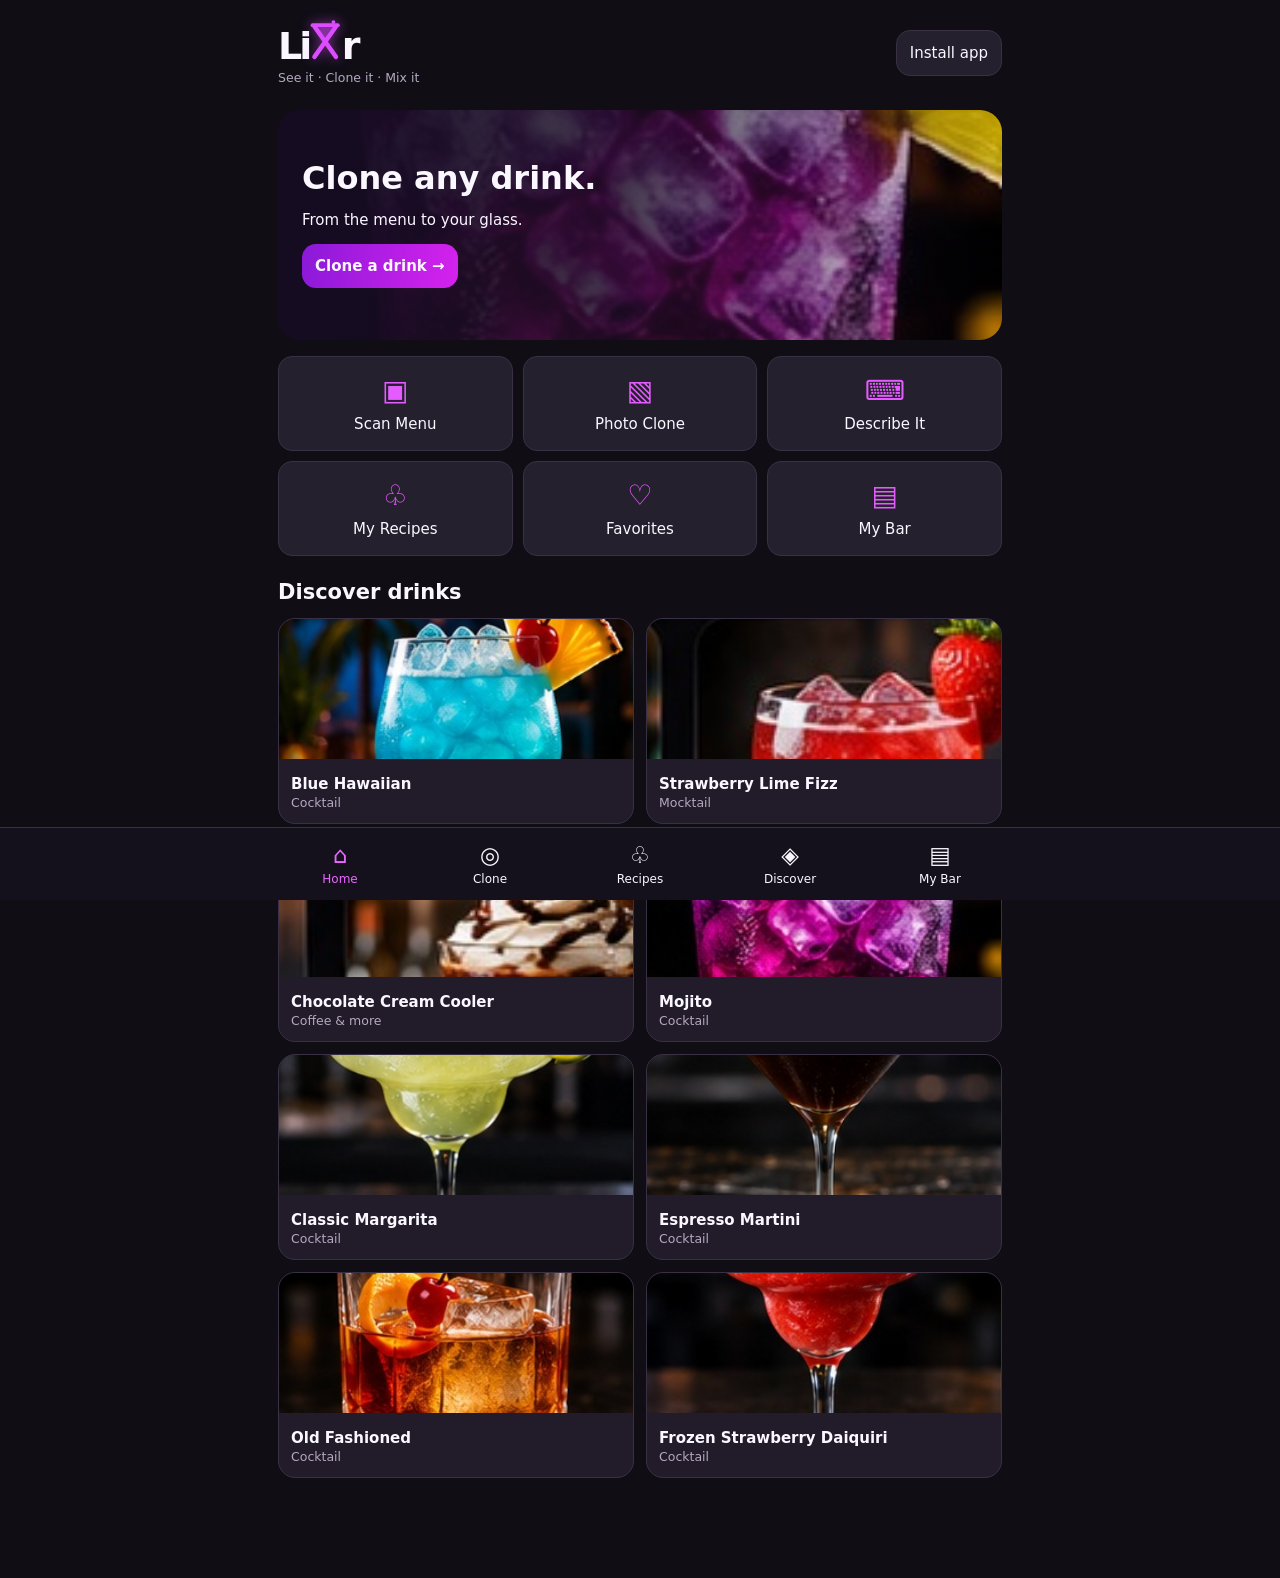
==== commit d154742a: "Add 220-drink library Loads drinks.js (220 homemade recipes, 41 photos) into the app alongside the o" ====
--- a/index.html
+++ b/index.html
@@ -1,11 +1,12 @@
-<!doctype html><html lang="en"><meta charset="utf-8"><meta name="viewport" content="width=device-width,initial-scale=1,viewport-fit=cover"><meta name="theme-color" content="#100d15"><link rel="manifest" href="manifest.json"><link rel="icon" href="favicon.svg" type="image/svg+xml"><link rel="apple-touch-icon" href="apple-touch-icon.png"><title>Lixr — See it. Clone it. Mix it.</title><style>*{box-sizing:border-box}body{margin:0;background:#100d15;color:#faf7ff;font:15px system-ui,sans-serif}main{max-width:760px;margin:auto;padding:20px 18px 100px}header{display:flex;align-items:center;justify-content:space-between;margin-bottom:24px}.logo{font-size:38px;font-weight:800;letter-spacing:-3px}.logo b{color:#dc4dff}small,.muted{color:#b5a9c1}h1{font-size:32px;line-height:1.05;margin:0 0 12px}h2{font-size:21px;margin:24px 0 14px}button,input,textarea,select{font:inherit}button{cursor:pointer;color:inherit;background:#25202e;border:1px solid #393044;border-radius:14px;padding:13px}button.primary{background:linear-gradient(100deg,#8b19d8,#d622ee);border:0;font-weight:700}button.active{color:#e767ff;border-color:#b737e8}input,textarea,select{width:100%;background:#211b2a;color:white;border:1px solid #44364f;border-radius:12px;padding:13px;margin:8px 0}textarea{min-height:100px} .hero{min-height:230px;border-radius:22px;padding:24px;background:linear-gradient(90deg,#160c22 0%,#160c22cc 48%,transparent),url('hero.jpg') center right/cover;display:flex;align-items:center}.hero div{max-width:58%}.grid{display:grid;grid-template-columns:repeat(3,1fr);gap:10px;margin-top:16px}.tile{min-height:95px;display:flex;flex-direction:column;align-items:center;justify-content:center;gap:8px}.tile span{font-size:28px;color:#e45bff}.cards{display:grid;grid-template-columns:repeat(2,1fr);gap:12px}.card{overflow:hidden;border:1px solid #393044;border-radius:17px;background:#211b2a;text-align:left;padding:0}.card img{width:100%;height:140px;object-fit:cover}.card div{padding:12px}.panel{background:#211b2a;border:1px solid #393044;border-radius:18px;padding:18px;margin:12px 0}.row{display:flex;gap:8px;align-items:center;flex-wrap:wrap}.row>*{flex:1}nav{position:fixed;bottom:0;left:0;right:0;background:#15111c;border-top:1px solid #393044;display:flex;justify-content:center;padding:8px 0 calc(8px + env(safe-area-inset-bottom));z-index:5}nav button{border:0;background:none;flex:1;max-width:150px;font-size:12px;padding:6px}nav span{display:block;font-size:23px;margin-bottom:4px}.recipeimg{width:100%;max-height:300px;object-fit:cover;border-radius:18px}label.check{display:flex;align-items:center;gap:10px;padding:8px 0}label.check input{width:auto;margin:0;accent-color:#c63cf2}#preview{max-width:100%;max-height:240px;border-radius:12px}a{color:#e56cff} @media(max-width:360px){.grid{grid-template-columns:repeat(2,1fr)}.hero div{max-width:75%}}</style><body><main><header><div><div class="logo" role="img" aria-label="Lixr">Li<svg viewBox="0 0 48 62" aria-hidden="true" style="width:.8em;height:1.04em;margin:0 1px .02em;vertical-align:-.04em;filter:drop-shadow(0 0 6px rgba(220,77,255,.6))"><path d="M7 10L24 34L41 10Z" fill="#dc4dff" opacity=".35"/><path d="M4 8h40" stroke="#dc4dff" stroke-width="6" stroke-linecap="round"/><path d="M7 10L41 58M41 10L7 58" stroke="#dc4dff" stroke-width="7" stroke-linecap="round"/><circle cx="37" cy="3" r="3" fill="#dc4dff"/></svg>r</div><small>See it · Clone it · Mix it</small></div><button id="install">Install app</button></header><div id="app"></div></main><nav id="nav"></nav><script>
+<!doctype html><html lang="en"><meta charset="utf-8"><meta name="viewport" content="width=device-width,initial-scale=1,viewport-fit=cover"><meta name="theme-color" content="#100d15"><link rel="manifest" href="manifest.json"><link rel="icon" href="favicon.svg" type="image/svg+xml"><link rel="apple-touch-icon" href="apple-touch-icon.png"><title>Lixr — See it. Clone it. Mix it.</title><style>*{box-sizing:border-box}body{margin:0;background:#100d15;color:#faf7ff;font:15px system-ui,sans-serif}main{max-width:760px;margin:auto;padding:20px 18px 100px}header{display:flex;align-items:center;justify-content:space-between;margin-bottom:24px}.logo{font-size:38px;font-weight:800;letter-spacing:-3px}.logo b{color:#dc4dff}small,.muted{color:#b5a9c1}h1{font-size:32px;line-height:1.05;margin:0 0 12px}h2{font-size:21px;margin:24px 0 14px}button,input,textarea,select{font:inherit}button{cursor:pointer;color:inherit;background:#25202e;border:1px solid #393044;border-radius:14px;padding:13px}button.primary{background:linear-gradient(100deg,#8b19d8,#d622ee);border:0;font-weight:700}button.active{color:#e767ff;border-color:#b737e8}input,textarea,select{width:100%;background:#211b2a;color:white;border:1px solid #44364f;border-radius:12px;padding:13px;margin:8px 0}textarea{min-height:100px} .hero{min-height:230px;border-radius:22px;padding:24px;background:linear-gradient(90deg,#160c22 0%,#160c22cc 48%,transparent),url('hero.jpg') center right/cover;display:flex;align-items:center}.hero div{max-width:58%}.grid{display:grid;grid-template-columns:repeat(3,1fr);gap:10px;margin-top:16px}.tile{min-height:95px;display:flex;flex-direction:column;align-items:center;justify-content:center;gap:8px}.tile span{font-size:28px;color:#e45bff}.cards{display:grid;grid-template-columns:repeat(2,1fr);gap:12px}.card{overflow:hidden;border:1px solid #393044;border-radius:17px;background:#211b2a;text-align:left;padding:0}.card img{width:100%;height:140px;object-fit:cover}.card div{padding:12px}.panel{background:#211b2a;border:1px solid #393044;border-radius:18px;padding:18px;margin:12px 0}.row{display:flex;gap:8px;align-items:center;flex-wrap:wrap}.row>*{flex:1}nav{position:fixed;bottom:0;left:0;right:0;background:#15111c;border-top:1px solid #393044;display:flex;justify-content:center;padding:8px 0 calc(8px + env(safe-area-inset-bottom));z-index:5}nav button{border:0;background:none;flex:1;max-width:150px;font-size:12px;padding:6px}nav span{display:block;font-size:23px;margin-bottom:4px}.recipeimg{width:100%;max-height:300px;object-fit:cover;border-radius:18px}label.check{display:flex;align-items:center;gap:10px;padding:8px 0}label.check input{width:auto;margin:0;accent-color:#c63cf2}#preview{max-width:100%;max-height:240px;border-radius:12px}a{color:#e56cff} @media(max-width:360px){.grid{grid-template-columns:repeat(2,1fr)}.hero div{max-width:75%}}</style><body><main><header><div><div class="logo" role="img" aria-label="Lixr">Li<svg viewBox="0 0 48 62" aria-hidden="true" style="width:.8em;height:1.04em;margin:0 1px .02em;vertical-align:-.04em;filter:drop-shadow(0 0 6px rgba(220,77,255,.6))"><path d="M7 10L24 34L41 10Z" fill="#dc4dff" opacity=".35"/><path d="M4 8h40" stroke="#dc4dff" stroke-width="6" stroke-linecap="round"/><path d="M7 10L41 58M41 10L7 58" stroke="#dc4dff" stroke-width="7" stroke-linecap="round"/><circle cx="37" cy="3" r="3" fill="#dc4dff"/></svg>r</div><small>See it · Clone it · Mix it</small></div><button id="install">Install app</button></header><div id="app"></div></main><nav id="nav"></nav><script src="drinks.js"></script><script>
 const $=s=>document.querySelector(s), esc=s=>String(s).replace(/[&<>"']/g,c=>({'&':'&amp;','<':'&lt;','>':'&gt;','"':'&quot;',"'":'&#39;'}[c]));
 const recipes=[{id:'blue',name:'Blue Hawaiian',type:'Cocktail',img:'blue.jpg',desc:'Tropical pineapple and coconut with a citrus finish.',ingredients:[[1.5,'oz','white rum'],[.75,'oz','blue curaçao'],[2,'oz','pineapple juice'],[1,'oz','coconut cream']],steps:['Add ingredients to a shaker with ice.','Shake until chilled.','Strain over fresh ice and garnish with pineapple.']},{id:'berry',name:'Strawberry Lime Fizz',type:'Mocktail',img:'berry.jpg',desc:'Bright berries, fresh lime and sparkling water.',ingredients:[[4,'','strawberries'],[1,'oz','lime juice'],[.5,'oz','simple syrup'],[4,'oz','sparkling water']],steps:['Muddle strawberries with lime and syrup.','Add ice and sparkling water.','Stir gently and garnish.']},{id:'choc',name:'Chocolate Cream Cooler',type:'Coffee & more',img:'choc.jpg',desc:'A rich chocolate dessert drink.',ingredients:[[6,'oz','milk'],[2,'tbsp','chocolate syrup'],[1,'oz','cream']],steps:['Blend milk and chocolate syrup with ice.','Pour into a glass.','Top with cream.']},{id:'mojito',name:'Mojito',type:'Cocktail',img:'hero.jpg',desc:'Refreshing mint and lime.',ingredients:[[2,'oz','white rum'],[1,'oz','lime juice'],[.75,'oz','simple syrup'],[6,'','mint leaves'],[2,'oz','sparkling water']],steps:['Gently muddle mint with syrup and lime.','Add rum and ice.','Top with sparkling water and stir.']}];
-let saved=JSON.parse(localStorage.lixrSaved||'[]'),bar=JSON.parse(localStorage.lixrBar||'[]'),custom=JSON.parse(localStorage.lixrCustom||'[]'),page='Home',mode='Describe',filter='All',current=null,serves=1;const all=()=>[...recipes,...custom];const persist=()=>{localStorage.lixrSaved=JSON.stringify(saved);localStorage.lixrBar=JSON.stringify(bar);localStorage.lixrCustom=JSON.stringify(custom)};const card=r=>`<button class="card" onclick="detail('${r.id}')"><img src="${esc(r.img||'hero.jpg')}" alt=""><div><strong>${esc(r.name)}</strong><br><small>${esc(r.type)}</small></div></button>`;const tile=(icon,label,action)=>`<button class="tile" onclick="${action}"><span>${icon}</span>${label}</button>`;
-function go(p){page=p;render();window.scrollTo(0,0)}function clone(m){mode=m;go('Clone')}function render(){ $('#nav').innerHTML=['Home','Clone','Recipes','Discover','My Bar'].map((p,i)=>`<button class="${page===p?'active':''}" onclick="go('${p}')"><span>${['⌂','◎','♧','◈','▤'][i]}</span>${p}</button>`).join('');let h='';if(page==='Home')h=`<section class="hero"><div><h1>Clone any drink.</h1><p>From the menu to your glass.</p><button class="primary" onclick="clone('Describe')">Clone a drink →</button></div></section><div class="grid">${tile('▣','Scan Menu',"clone('Scan')")}${tile('▧','Photo Clone',"clone('Photo')")}${tile('⌨','Describe It',"clone('Describe')")}${tile('♧','My Recipes',"go('Recipes')")}${tile('♡','Favorites',"go('Recipes')")}${tile('▤','My Bar',"go('My Bar')")}</div><h2>Discover drinks</h2><div class="cards">${recipes.map(card).join('')}</div>`;
+(window.LIXR_DRINKS||[]).forEach(d=>{if(!recipes.some(r=>r.name.toLowerCase()===d.name.toLowerCase()))recipes.push(d)});
+let saved=JSON.parse(localStorage.lixrSaved||'[]'),bar=JSON.parse(localStorage.lixrBar||'[]'),custom=JSON.parse(localStorage.lixrCustom||'[]'),page='Home',mode='Describe',filter='All',current=null,serves=1;const all=()=>[...recipes,...custom];const persist=()=>{localStorage.lixrSaved=JSON.stringify(saved);localStorage.lixrBar=JSON.stringify(bar);localStorage.lixrCustom=JSON.stringify(custom)};const card=r=>`<button class="card" onclick="detail('${r.id}')"><img src="${esc(r.img||'hero.jpg')}" alt="" loading="lazy" decoding="async"><div><strong>${esc(r.name)}</strong><br><small>${esc(r.type)}</small></div></button>`;const tile=(icon,label,action)=>`<button class="tile" onclick="${action}"><span>${icon}</span>${label}</button>`;
+function go(p){page=p;render();window.scrollTo(0,0)}function clone(m){mode=m;go('Clone')}function render(){ $('#nav').innerHTML=['Home','Clone','Recipes','Discover','My Bar'].map((p,i)=>`<button class="${page===p?'active':''}" onclick="go('${p}')"><span>${['⌂','◎','♧','◈','▤'][i]}</span>${p}</button>`).join('');let h='';if(page==='Home')h=`<section class="hero"><div><h1>Clone any drink.</h1><p>From the menu to your glass.</p><button class="primary" onclick="clone('Describe')">Clone a drink →</button></div></section><div class="grid">${tile('▣','Scan Menu',"clone('Scan')")}${tile('▧','Photo Clone',"clone('Photo')")}${tile('⌨','Describe It',"clone('Describe')")}${tile('♧','My Recipes',"go('Recipes')")}${tile('♡','Favorites',"go('Recipes')")}${tile('▤','My Bar',"go('My Bar')")}</div><h2>Discover drinks</h2><div class="cards">${recipes.slice(0,8).map(card).join('')}</div>`;
 if(page==='Clone')h=`<h1>Scan & clone</h1><div class="row">${['Scan','Photo','Describe'].map(m=>`<button class="${mode===m?'active':''}" onclick="clone('${m}')">${m}</button>`).join('')}</div><div class="panel">${mode!=='Describe'?`<label>Capture or upload ${mode==='Scan'?'a menu':'a drink'}<input type="file" accept="image/*" capture="environment" onchange="preview(this)"></label><img id="preview"><p class="muted">Lixr’s AI reads your photo. Add a note below if you like.</p>`:''}<label>Drink name or description<textarea id="desc" placeholder="e.g. pineapple, coconut, blue curaçao"></textarea></label><button class="primary" onclick="match()">Find recipe matches</button><p class="muted">AI clones are best guesses. Works offline with local recipes.</p><div id="matches"></div></div><button onclick="editor()">Create a recipe manually</button>`;
 if(page==='Recipes')h=`<h1>My recipes</h1><button onclick="editor()">＋ New recipe</button><div class="cards" style="margin-top:16px">${all().filter(r=>saved.includes(r.id)).map(card).join('')||'<p class="muted">Save a recipe to start your collection.</p>'}</div>`;
-if(page==='Discover')h=`<h1>Discover</h1><input placeholder="Search drinks" oninput="search(this.value)"><div class="row">${['All','Cocktail','Mocktail','Coffee & more'].map(t=>`<button class="${filter===t?'active':''}" onclick="filter='${t}';render()">${t}</button>`).join('')}</div><div class="cards" id="results" style="margin-top:16px">${all().filter(r=>filter==='All'||r.type===filter).map(card).join('')}</div>`;
-if(page==='My Bar')h=`<h1>My bar</h1><div class="panel"><label>Add an ingredient<input id="ingredient" placeholder="e.g. lime juice"></label><button class="primary" onclick="addBar()">Add ingredient</button>${bar.map((x,i)=>`<p>${esc(x)} <button onclick="bar.splice(${i},1);persist();render()">Remove</button></p>`).join('')}</div><h2>What can I make?</h2>${all().map(r=>`<div class="panel" onclick="detail('${r.id}')"><strong>${esc(r.name)}</strong><p>${r.ingredients.filter(x=>bar.includes(x[2].toLowerCase())).length} of ${r.ingredients.length} ingredients available</p></div>`).join('')}`;
+if(page==='Discover')h=`<h1>Discover</h1><input placeholder="Search drinks" oninput="search(this.value)"><div class="row" style="flex-wrap:nowrap;overflow-x:auto;padding-bottom:4px">${['All',...new Set(all().map(r=>r.type))].map(t=>`<button class="${filter===t?'active':''}" onclick="filter='${t}';render()">${t}</button>`).join('')}</div><div class="cards" id="results" style="margin-top:16px">${all().filter(r=>filter==='All'||r.type===filter).map(card).join('')}</div>`;
+if(page==='My Bar')h=`<h1>My bar</h1><div class="panel"><label>Add an ingredient<input id="ingredient" placeholder="e.g. lime juice"></label><button class="primary" onclick="addBar()">Add ingredient</button>${bar.map((x,i)=>`<p>${esc(x)} <button onclick="bar.splice(${i},1);persist();render()">Remove</button></p>`).join('')}</div><h2>What can I make?</h2>${all().map(r=>({r,n:r.ingredients.filter(x=>bar.includes(x[2].toLowerCase())).length/r.ingredients.length})).sort((a,b)=>b.n-a.n).slice(0,20).map(({r})=>`<div class="panel" onclick="detail('${r.id}')"><strong>${esc(r.name)}</strong><p>${r.ingredients.filter(x=>bar.includes(x[2].toLowerCase())).length} of ${r.ingredients.length} ingredients available</p></div>`).join('')}`;
 if(page==='Detail'&&current){let r=current;h=`<button onclick="go('Discover')">‹ Back</button><img class="recipeimg" src="${esc(r.img||'hero.jpg')}"><h1>${esc(r.name)}</h1><p>${esc(r.desc)}</p><div class="panel"><div class="row"><strong>Ingredients</strong><button onclick="serves=Math.max(1,serves-1);render()">−</button><span>${serves} serving(s)</span><button onclick="serves++;render()">+</button></div>${r.ingredients.map(x=>`<label class="check"><input type="checkbox">${+(x[0]*serves).toFixed(2)} ${esc(x[1])} ${esc(x[2])}</label>`).join('')}</div><div class="panel"><strong>Instructions</strong><ol>${r.steps.map(s=>`<li>${esc(s)}</li>`).join('')}</ol></div><div class="row"><button class="primary" onclick="toggleSave()">${saved.includes(r.id)?'♥ Saved — remove':'♡ Save recipe'}</button><button onclick="editor(current)">Customize</button><button onclick="shareRecipe()">Share</button></div>`}$('#app').innerHTML=h}
-function detail(id){current=all().find(r=>r.id===id);serves=1;go('Detail')}function toggleSave(){saved=saved.includes(current.id)?saved.filter(x=>x!==current.id):[...saved,current.id];persist();render()}function preview(el){if(el.files[0])$('#preview').src=URL.createObjectURL(el.files[0])}function match(){let q=$('#desc').value.toLowerCase().trim();if(!q){$('#matches').textContent='Enter a drink name or ingredients.';return}let words=q.split(/[^a-z]+/).filter(x=>x.length>2);let ranked=all().map(r=>({r,n:words.filter(w=>JSON.stringify(r).toLowerCase().includes(w)).length})).filter(x=>x.n).sort((a,b)=>b.n-a.n);$('#matches').innerHTML=ranked.length?'<h2>Possible matches</h2><div class="cards">'+ranked.map(x=>card(x.r)).join('')+'</div>':'<p>No local matches. Create a custom recipe below.</p>'}function search(q){$('#results').innerHTML=all().filter(r=>(filter==='All'||r.type===filter)&&JSON.stringify(r).toLowerCase().includes(q.toLowerCase())).map(card).join('')}function addBar(){let v=$('#ingredient').value.trim().toLowerCase();if(v&&!bar.includes(v)){bar.push(v);persist();render()}}function editor(r){$('#app').innerHTML=`<h1>${r?'Customize':'New recipe'}</h1><form id="edit"><label>Name<input id="rn" required value="${esc(r?.name||'')}"></label><label>Category<select id="rt">${['Cocktail','Mocktail','Coffee & more'].map(t=>`<option ${r?.type===t?'selected':''}>${t}</option>`).join('')}</select></label><label>Description<input id="rd" value="${esc(r?.desc||'')}"></label><label>Ingredients (one per line: amount, unit, name)<textarea id="ri" required>${esc(r?.ingredients.map(x=>x.join(', ')).join('\n')||'')}</textarea></label><label>Steps (one per line)<textarea id="rs" required>${esc(r?.steps.join('\n')||'')}</textarea></label><button class="primary">Save custom recipe</button></form>`;$('#edit').onsubmit=e=>{e.preventDefault();let ingredients=$('#ri').value.trim().split('\n').map(s=>s.split(',').map(x=>x.trim())).map(x=>[Number(x[0]),x[1],x.slice(2).join(', ')]);if(ingredients.some(x=>!Number.isFinite(x[0])||x[0]<=0||!x[2])){alert('Use amount, unit, ingredient on each line.');return}let n={id:'r'+Date.now(),name:$('#rn').value,type:$('#rt').value,desc:$('#rd').value,img:r?.img||'hero.jpg',ingredients,steps:$('#rs').value.trim().split('\n')};custom.push(n);saved.push(n.id);persist();detail(n.id)}}async function shareRecipe(){let text=current.name+'\n'+current.ingredients.map(x=>x.join(' ')).join('\n')+'\n'+current.steps.join('\n');try{if(navigator.share)await navigator.share({title:current.name,text});else{await navigator.clipboard.writeText(text);alert('Recipe copied')}}catch(e){}}let deferred;window.addEventListener('beforeinstallprompt',e=>{e.preventDefault();deferred=e});$('#install').onclick=async()=>{if(deferred){await deferred.prompt();deferred=null}else alert('Use your browser menu → Install app or Add to Home Screen. Installation requires HTTPS.')} ;if('serviceWorker'in navigator){navigator.serviceWorker.register('sw.js').then(r=>r.update()).catch(()=>{});let rl=!navigator.serviceWorker.controller;navigator.serviceWorker.addEventListener('controllerchange',()=>{if(!rl){rl=true;location.reload()}})}render();</script><script src="lixr-ai.js"></script></body></html>
+function detail(id){current=all().find(r=>r.id===id);serves=1;go('Detail')}function toggleSave(){saved=saved.includes(current.id)?saved.filter(x=>x!==current.id):[...saved,current.id];persist();render()}function preview(el){if(el.files[0])$('#preview').src=URL.createObjectURL(el.files[0])}function match(){let q=$('#desc').value.toLowerCase().trim();if(!q){$('#matches').textContent='Enter a drink name or ingredients.';return}let words=q.split(/[^a-z]+/).filter(x=>x.length>2);let ranked=all().map(r=>({r,n:words.filter(w=>[r.name,r.type,r.desc,...r.ingredients.map(x=>x[2])].join(' ').toLowerCase().includes(w)).length})).filter(x=>x.n).sort((a,b)=>b.n-a.n);$('#matches').innerHTML=ranked.length?'<h2>Possible matches</h2><div class="cards">'+ranked.map(x=>card(x.r)).join('')+'</div>':'<p>No local matches. Create a custom recipe below.</p>'}function search(q){$('#results').innerHTML=all().filter(r=>(filter==='All'||r.type===filter)&&[r.name,r.type,r.desc,...r.ingredients.map(x=>x[2])].join(' ').toLowerCase().includes(q.toLowerCase())).map(card).join('')}function addBar(){let v=$('#ingredient').value.trim().toLowerCase();if(v&&!bar.includes(v)){bar.push(v);persist();render()}}function editor(r){$('#app').innerHTML=`<h1>${r?'Customize':'New recipe'}</h1><form id="edit"><label>Name<input id="rn" required value="${esc(r?.name||'')}"></label><label>Category<select id="rt">${[...new Set([...all().map(x=>x.type),r?.type].filter(Boolean))].map(t=>`<option ${r?.type===t?'selected':''}>${t}</option>`).join('')}</select></label><label>Description<input id="rd" value="${esc(r?.desc||'')}"></label><label>Ingredients (one per line: amount, unit, name)<textarea id="ri" required>${esc(r?.ingredients.map(x=>x.join(', ')).join('\n')||'')}</textarea></label><label>Steps (one per line)<textarea id="rs" required>${esc(r?.steps.join('\n')||'')}</textarea></label><button class="primary">Save custom recipe</button></form>`;$('#edit').onsubmit=e=>{e.preventDefault();let ingredients=$('#ri').value.trim().split('\n').map(s=>s.split(',').map(x=>x.trim())).map(x=>[Number(x[0]),x[1],x.slice(2).join(', ')]);if(ingredients.some(x=>!Number.isFinite(x[0])||x[0]<0||!x[2])){alert('Use amount, unit, ingredient on each line.');return}let n={id:'r'+Date.now(),name:$('#rn').value,type:$('#rt').value,desc:$('#rd').value,img:r?.img||'hero.jpg',ingredients,steps:$('#rs').value.trim().split('\n')};custom.push(n);saved.push(n.id);persist();detail(n.id)}}async function shareRecipe(){let text=current.name+'\n'+current.ingredients.map(x=>x.join(' ')).join('\n')+'\n'+current.steps.join('\n');try{if(navigator.share)await navigator.share({title:current.name,text});else{await navigator.clipboard.writeText(text);alert('Recipe copied')}}catch(e){}}let deferred;window.addEventListener('beforeinstallprompt',e=>{e.preventDefault();deferred=e});$('#install').onclick=async()=>{if(deferred){await deferred.prompt();deferred=null}else alert('Use your browser menu → Install app or Add to Home Screen. Installation requires HTTPS.')} ;if('serviceWorker'in navigator){navigator.serviceWorker.register('sw.js').then(r=>r.update()).catch(()=>{});let rl=!navigator.serviceWorker.controller;navigator.serviceWorker.addEventListener('controllerchange',()=>{if(!rl){rl=true;location.reload()}})}render();</script><script src="lixr-ai.js"></script></body></html>
